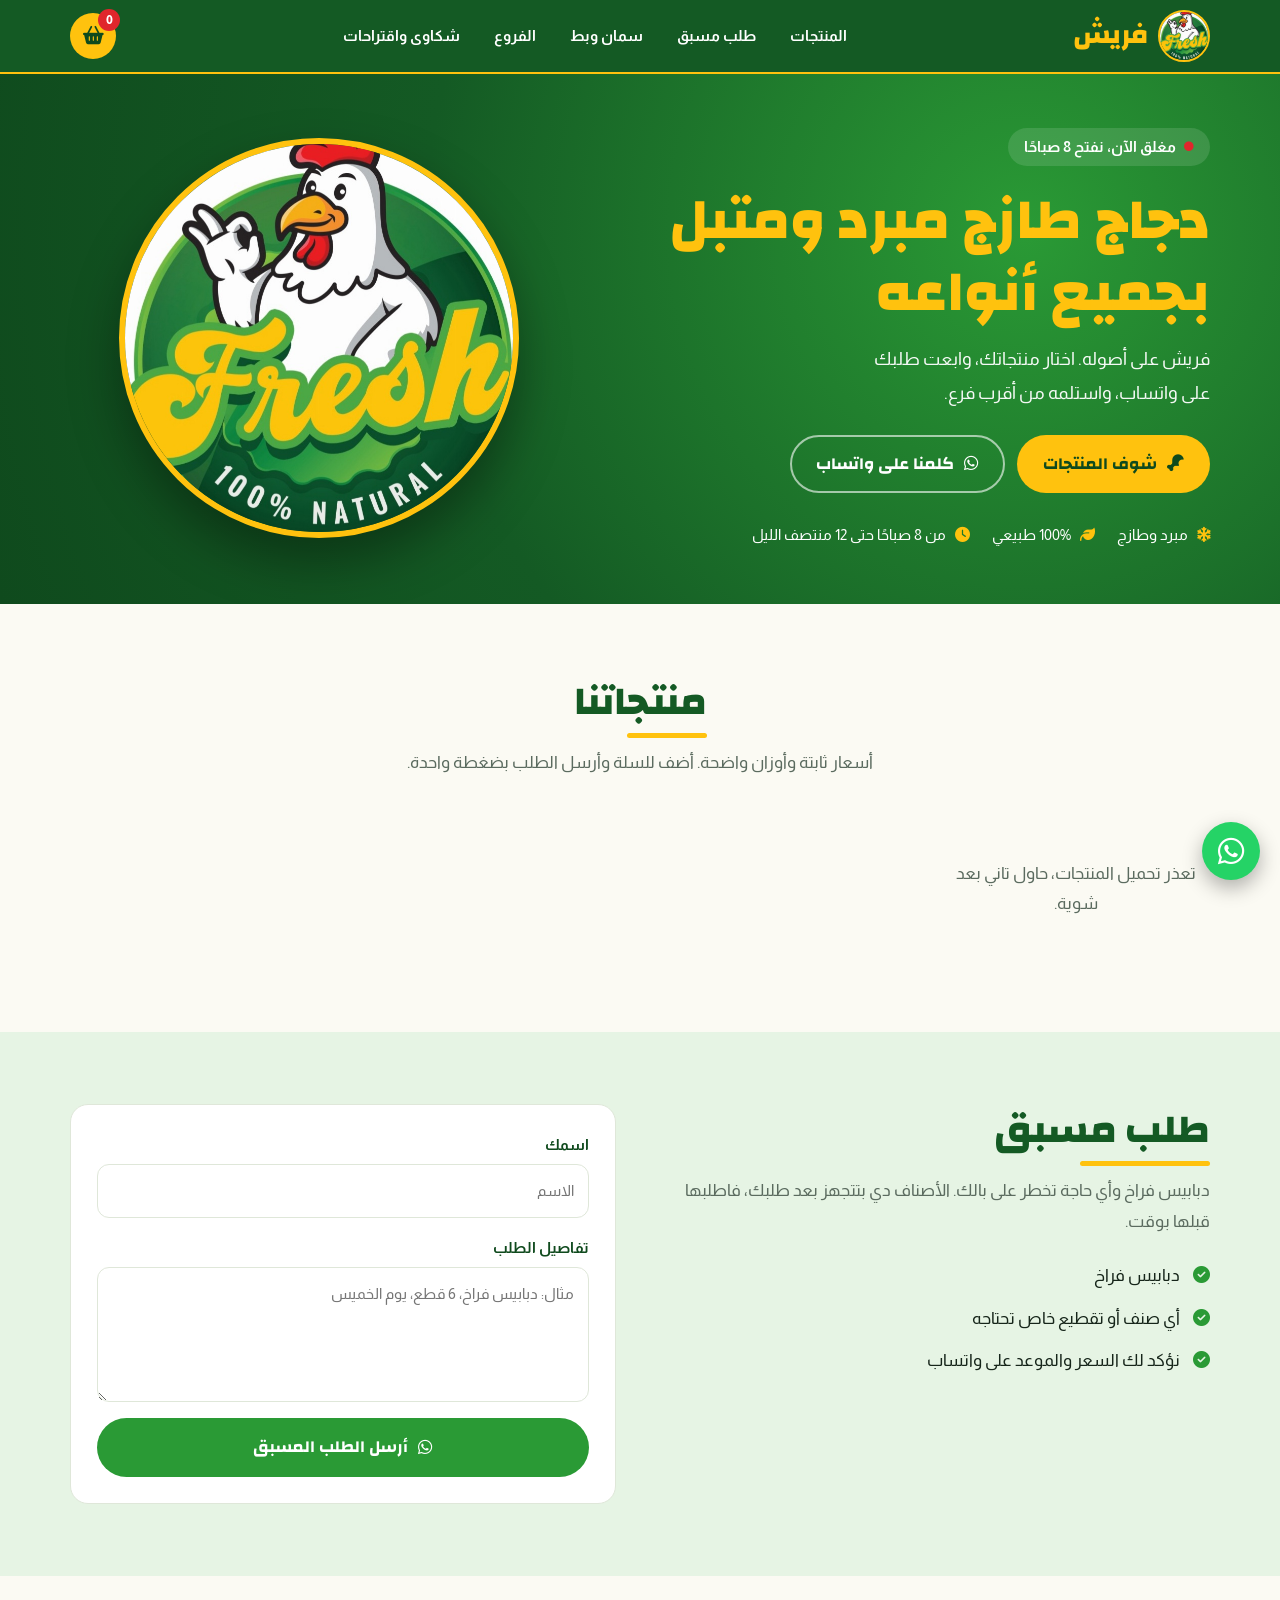
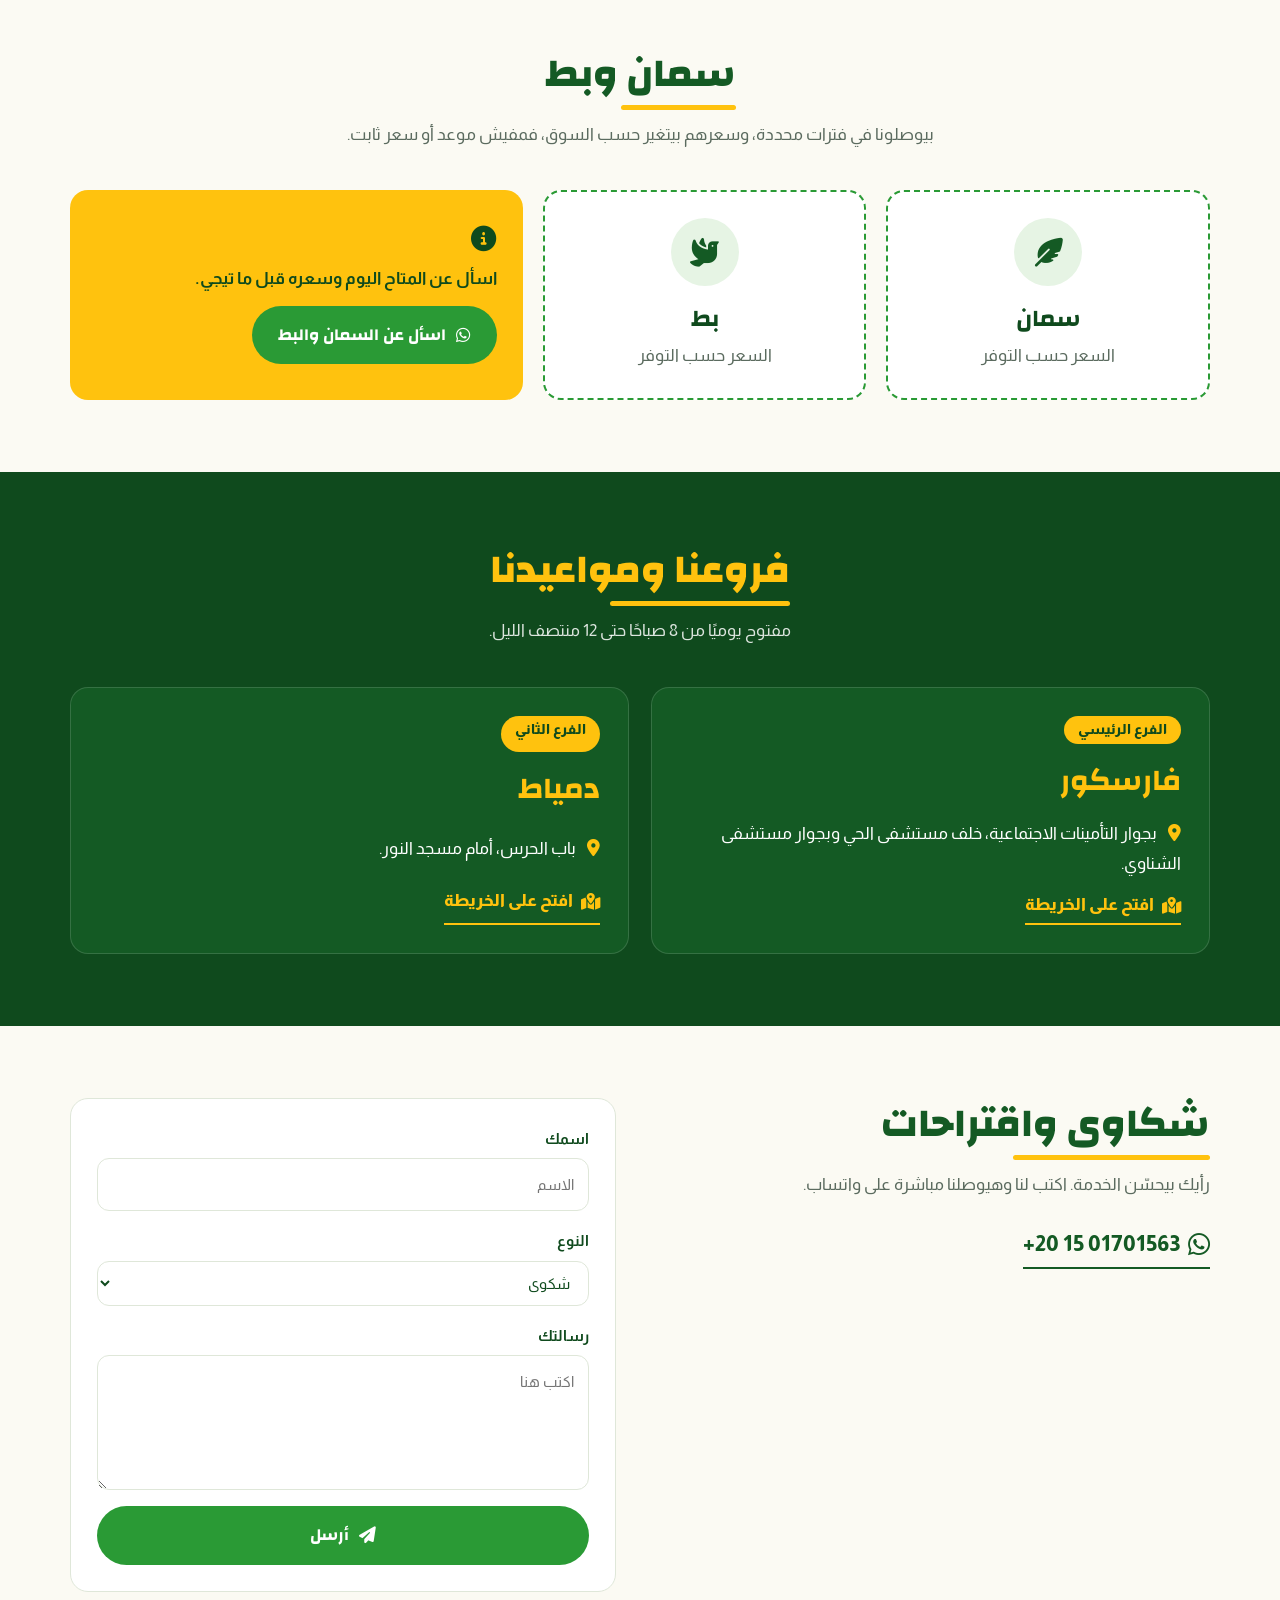
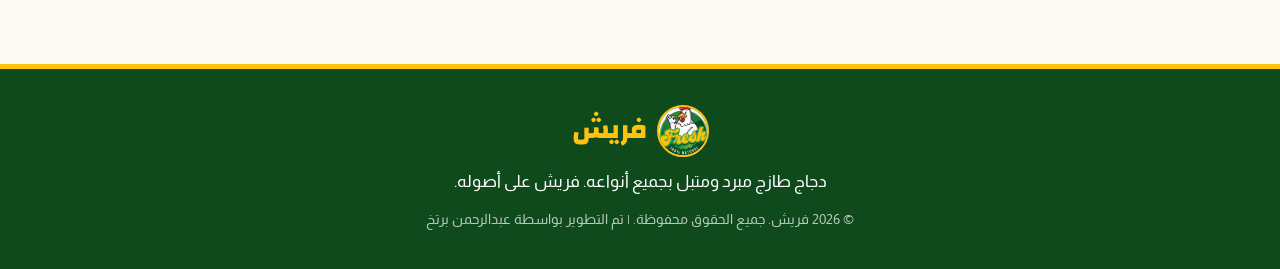
==== index.html @ 51f83055 "Update footer with developer credit and WhatsApp link" ====
<!DOCTYPE html>
<html lang="ar" dir="rtl">
<head>
<meta charset="UTF-8">
<meta name="viewport" content="width=device-width, initial-scale=1">
<title>فريش | دجاج طازج مبرد ومتبل - فارسكور ودمياط</title>
<meta name="description" content="دجاج طازج مبرد ومتبل بجميع أنواعه. فريش على أصوله. فرع فارسكور وفرع دمياط. اطلب من الموقع عبر واتساب.">
<meta name="theme-color" content="#145a24">
<link rel="icon" href="images/logo.jpg">
<link rel="preconnect" href="https://fonts.googleapis.com">
<link rel="preconnect" href="https://fonts.gstatic.com" crossorigin>
<link href="https://fonts.googleapis.com/css2?family=Almarai:wght@400;700;800&family=Changa:wght@500;700;800&display=swap" rel="stylesheet">
<link rel="stylesheet" href="https://cdnjs.cloudflare.com/ajax/libs/font-awesome/6.5.1/css/all.min.css">
<link rel="stylesheet" href="css/style.css">
</head>
<body>

<header class="header" id="top">
  <div class="container header__in">
    <a href="#top" class="brand" aria-label="فريش">
      <img src="images/logo.jpg" alt="شعار فريش" width="52" height="52">
      <span>فريش</span>
    </a>
    <nav class="nav" id="nav" aria-label="القائمة الرئيسية">
      <a href="#products">المنتجات</a>
      <a href="#preorder">طلب مسبق</a>
      <a href="#seasonal">سمان وبط</a>
      <a href="#branches">الفروع</a>
      <a href="#feedback">شكاوى واقتراحات</a>
    </nav>
    <div class="header__actions">
      <button class="cart-btn" id="openCart" aria-label="فتح السلة">
        <i class="fa-solid fa-basket-shopping"></i>
        <span class="cart-btn__count" id="cartCount">0</span>
      </button>
      <button class="burger" id="burger" aria-label="القائمة" aria-expanded="false"><i class="fa-solid fa-bars"></i></button>
    </div>
  </div>
</header>

<main>
  <section class="hero">
    <div class="container hero__in">
      <div class="hero__text">
        <span class="status" id="status"><i class="fa-solid fa-circle"></i> <b id="statusText">...</b></span>
        <h1>دجاج طازج مبرد ومتبل بجميع أنواعه</h1>
        <p class="hero__sub">فريش على أصوله. اختار منتجاتك، وابعت طلبك على واتساب، واستلمه من أقرب فرع.</p>
        <div class="hero__cta">
          <a href="#products" class="btn btn--yellow"><i class="fa-solid fa-drumstick-bite"></i> شوف المنتجات</a>
          <a href="https://wa.me/201501701563" class="btn btn--ghost" target="_blank" rel="noopener"><i class="fa-brands fa-whatsapp"></i> كلمنا على واتساب</a>
        </div>
        <ul class="hero__facts">
          <li><i class="fa-solid fa-snowflake"></i> مبرد وطازج</li>
          <li><i class="fa-solid fa-leaf"></i> 100% طبيعي</li>
          <li><i class="fa-solid fa-clock"></i> من 8 صباحًا حتى 12 منتصف الليل</li>
        </ul>
      </div>
      <div class="hero__logo">
        <img src="images/logo.jpg" alt="شعار فريش - دجاجة تشير بعلامة ممتاز" width="420" height="470">
      </div>
    </div>
  </section>

  <section class="section" id="products">
    <div class="container">
      <div class="section__head">
        <h2>منتجاتنا</h2>
        <p>أسعار ثابتة وأوزان واضحة. أضف للسلة وأرسل الطلب بضغطة واحدة.</p>
      </div>
      <div class="grid" id="productGrid"></div>
    </div>
  </section>

  <section class="section section--tint" id="preorder">
    <div class="container two">
      <div>
        <div class="section__head section__head--start">
          <h2>طلب مسبق</h2>
          <p>دبابيس فراخ وأي حاجة تخطر على بالك. الأصناف دي بتتجهز بعد طلبك، فاطلبها قبلها بوقت.</p>
        </div>
        <ul class="ticks">
          <li><i class="fa-solid fa-circle-check"></i> دبابيس فراخ</li>
          <li><i class="fa-solid fa-circle-check"></i> أي صنف أو تقطيع خاص تحتاجه</li>
          <li><i class="fa-solid fa-circle-check"></i> نؤكد لك السعر والموعد على واتساب</li>
        </ul>
      </div>
      <form class="card form" id="preorderForm">
        <label>اسمك
          <input name="name" required autocomplete="name" placeholder="الاسم">
        </label>
        <label>تفاصيل الطلب
          <textarea name="details" required rows="4" placeholder="مثال: دبابيس فراخ، 6 قطع، يوم الخميس"></textarea>
        </label>
        <button class="btn btn--green" type="submit"><i class="fa-brands fa-whatsapp"></i> أرسل الطلب المسبق</button>
      </form>
    </div>
  </section>

  <section class="section" id="seasonal">
    <div class="container">
      <div class="section__head">
        <h2>سمان وبط</h2>
        <p>بيوصلونا في فترات محددة، وسعرهم بيتغير حسب السوق، فمفيش موعد أو سعر ثابت.</p>
      </div>
      <div class="seasonal">
        <article class="seasonal__item">
          <div class="seasonal__icon"><i class="fa-solid fa-feather-pointed"></i></div>
          <h3>سمان</h3>
          <p>السعر حسب التوفر</p>
        </article>
        <article class="seasonal__item">
          <div class="seasonal__icon"><i class="fa-solid fa-dove"></i></div>
          <h3>بط</h3>
          <p>السعر حسب التوفر</p>
        </article>
        <div class="seasonal__ask">
          <i class="fa-solid fa-circle-info"></i>
          <p>اسأل عن المتاح اليوم وسعره قبل ما تيجي.</p>
          <a class="btn btn--green" target="_blank" rel="noopener" id="askSeasonal" href="#"><i class="fa-brands fa-whatsapp"></i> اسأل عن السمان والبط</a>
        </div>
      </div>
    </div>
  </section>

  <section class="section section--green" id="branches">
    <div class="container">
      <div class="section__head section__head--light">
        <h2>فروعنا ومواعيدنا</h2>
        <p>مفتوح يوميًا من 8 صباحًا حتى 12 منتصف الليل.</p>
      </div>
      <div class="branches">
        <article class="branch">
          <span class="branch__tag">الفرع الرئيسي</span>
          <h3>فارسكور</h3>
          <p><i class="fa-solid fa-location-dot"></i> بجوار التأمينات الاجتماعية، خلف مستشفى الحي وبجوار مستشفى الشناوي.</p>
          <a class="link" target="_blank" rel="noopener" href="https://www.google.com/maps/search/?api=1&query=%D9%81%D8%A7%D8%B1%D8%B3%D9%83%D9%88%D8%B1+%D8%A7%D9%84%D8%AA%D8%A3%D9%85%D9%8A%D9%86%D8%A7%D8%AA+%D8%A7%D9%84%D8%A7%D8%AC%D8%AA%D9%85%D8%A7%D8%B9%D9%8A%D8%A9"><i class="fa-solid fa-map-location-dot"></i> افتح على الخريطة</a>
        </article>
        <article class="branch">
          <span class="branch__tag">الفرع الثاني</span>
          <h3>دمياط</h3>
          <p><i class="fa-solid fa-location-dot"></i> باب الحرس، أمام مسجد النور.</p>
          <a class="link" target="_blank" rel="noopener" href="https://www.google.com/maps/search/?api=1&query=%D9%85%D8%B3%D8%AC%D8%AF+%D8%A7%D9%84%D9%86%D9%88%D8%B1+%D8%A8%D8%A7%D8%A8+%D8%A7%D9%84%D8%AD%D8%B1%D8%B3+%D8%AF%D9%85%D9%8A%D8%A7%D8%B7"><i class="fa-solid fa-map-location-dot"></i> افتح على الخريطة</a>
        </article>
      </div>
    </div>
  </section>

  <section class="section" id="feedback">
    <div class="container two">
      <div>
        <div class="section__head section__head--start">
          <h2>شكاوى واقتراحات</h2>
          <p>رأيك بيحسّن الخدمة. اكتب لنا وهيوصلنا مباشرة على واتساب.</p>
        </div>
        <a class="link link--big" href="https://wa.me/201501701563" target="_blank" rel="noopener"><i class="fa-brands fa-whatsapp"></i> <span dir="ltr">+20 15 01701563</span></a>
      </div>
      <form class="card form" id="feedbackForm">
        <label>اسمك
          <input name="name" required autocomplete="name" placeholder="الاسم">
        </label>
        <label>النوع
          <select name="type">
            <option>شكوى</option>
            <option>اقتراح</option>
          </select>
        </label>
        <label>رسالتك
          <textarea name="msg" required rows="4" placeholder="اكتب هنا"></textarea>
        </label>
        <button class="btn btn--green" type="submit"><i class="fa-solid fa-paper-plane"></i> أرسل</button>
      </form>
    </div>
  </section>
</main>

<footer class="footer">
  <div class="container footer__in">
    <div class="brand brand--light">
      <img src="images/logo.jpg" alt="" width="44" height="44">
      <span>فريش</span>
    </div>
    <p>دجاج طازج مبرد ومتبل بجميع أنواعه. فريش على أصوله.</p>
    <small>
  © <span id="year"></span> فريش. جميع الحقوق محفوظة.
  | تم التطوير بواسطة
  <a href="https://wa.me/2010XXXXXXXX"
     target="_blank"
     rel="noopener noreferrer">
    عبدالرحمن برتخ
  </a>
</small>
  </div>
</footer>

<a class="wa-float" href="https://wa.me/201501701563" target="_blank" rel="noopener" aria-label="واتساب"><i class="fa-brands fa-whatsapp"></i></a>

<div class="overlay" id="overlay"></div>
<aside class="drawer" id="drawer" aria-label="سلة الطلب" aria-hidden="true">
  <div class="drawer__head">
    <h3><i class="fa-solid fa-basket-shopping"></i> سلة الطلب</h3>
    <button class="icon-btn" id="closeCart" aria-label="إغلاق"><i class="fa-solid fa-xmark"></i></button>
  </div>
  <div class="drawer__body" id="cartBody"></div>
  <div class="drawer__foot" id="cartFoot">
    <div class="total"><span>الإجمالي</span><b id="cartTotal">0 جنيه</b></div>
    <input id="custName" placeholder="اسمك" autocomplete="name">
    <select id="custBranch" aria-label="الفرع">
      <option>الاستلام من فرع فارسكور</option>
      <option>الاستلام من فرع دمياط</option>
    </select>
    <button class="btn btn--green btn--block" id="sendOrder"><i class="fa-brands fa-whatsapp"></i> أرسل الطلب على واتساب</button>
  </div>
</aside>

<script src="js/config.js"></script>
<script src="js/script.js"></script>
</body>
</html>
---- css/style.css ----
:root {
  --green-900: #0f4a1d;
  --green-800: #145a24;
  --green-600: #2a9a35;
  --green-100: #e6f4e4;
  --yellow: #ffc20e;
  --yellow-600: #e6a800;
  --red: #e0262c;
  --paper: #fbfaf3;
  --ink: #16251a;
  --muted: #5b6b5f;
  --line: #dfe7d9;
  --r: 18px;
}

* {
  box-sizing: border-box;
  margin: 0;
  padding: 0
}

html {
  scroll-behavior: smooth;
  scroll-padding-top: 84px
}

body {
  font-family: 'Almarai', sans-serif;
  background: var(--paper);
  color: var(--ink);
  line-height: 1.8;
  font-size: 17px;
  -webkit-font-smoothing: antialiased
}

h1,
h2,
h3,
.brand span,
.btn {
  font-family: 'Changa', 'Almarai', sans-serif
}

img {
  max-width: 100%;
  display: block
}

a {
  color: inherit;
  text-decoration: none
}

button,
input,
select,
textarea {
  font: inherit;
  color: inherit
}

:focus-visible {
  outline: 3px solid var(--yellow);
  outline-offset: 2px
}

.container {
  width: min(1140px, 92%);
  margin-inline: auto
}

/* header */
.header {
  position: sticky;
  top: 0;
  z-index: 50;
  background: var(--green-800);
  box-shadow: 0 2px 0 var(--yellow)
}

.header__in {
  display: flex;
  align-items: center;
  justify-content: space-between;
  gap: 16px;
  height: 72px
}

.brand {
  display: flex;
  align-items: center;
  gap: 10px
}

.brand img {
  width: 52px;
  height: 52px;
  border-radius: 50%;
  object-fit: cover;
  background: #fff;
  border: 2px solid var(--yellow)
}

.brand span {
  font-size: 1.7rem;
  font-weight: 800;
  color: var(--yellow);
  line-height: 1
}

.nav {
  display: flex;
  gap: 6px
}

.nav a {
  color: #fff;
  padding: 8px 14px;
  border-radius: 999px;
  font-weight: 700;
  font-size: .95rem;
  transition: background .2s
}

.nav a:hover {
  background: rgba(255, 255, 255, .14)
}

.header__actions {
  display: flex;
  gap: 8px;
  align-items: center
}

.cart-btn,
.burger,
.icon-btn {
  position: relative;
  width: 46px;
  height: 46px;
  border-radius: 50%;
  border: 0;
  cursor: pointer;
  display: grid;
  place-items: center;
  font-size: 1.15rem
}

.cart-btn {
  background: var(--yellow);
  color: var(--green-900)
}

.cart-btn__count {
  position: absolute;
  top: -4px;
  inset-inline-start: -4px;
  min-width: 22px;
  height: 22px;
  border-radius: 11px;
  background: var(--red);
  color: #fff;
  font-size: .78rem;
  font-weight: 800;
  display: grid;
  place-items: center;
  padding: 0 5px
}

.burger {
  display: none;
  background: rgba(255, 255, 255, .14);
  color: #fff
}

/* buttons */
.btn {
  display: inline-flex;
  align-items: center;
  justify-content: center;
  gap: 10px;
  padding: 12px 24px;
  border-radius: 999px;
  border: 2px solid transparent;
  font-weight: 700;
  font-size: 1.05rem;
  cursor: pointer;
  transition: transform .15s, background .2s
}

.btn:active {
  transform: scale(.97)
}

.btn--yellow {
  background: var(--yellow);
  color: var(--green-900)
}

.btn--yellow:hover {
  background: var(--yellow-600)
}

.btn--ghost {
  border-color: rgba(255, 255, 255, .6);
  color: #fff
}

.btn--ghost:hover {
  background: rgba(255, 255, 255, .12)
}

.btn--green {
  background: var(--green-600);
  color: #fff
}

.btn--green:hover {
  background: var(--green-800)
}

.btn--block {
  width: 100%
}

/* hero */
.hero {
  background: radial-gradient(circle at 80% 30%, var(--green-600) 0, var(--green-800) 55%, var(--green-900) 100%);
  color: #fff;
  overflow: hidden
}

.hero__in {
  display: grid;
  grid-template-columns: 1.1fr .9fr;
  gap: 32px;
  align-items: center;
  padding-block: 56px
}

.status {
  display: inline-flex;
  align-items: center;
  gap: 8px;
  background: rgba(255, 255, 255, .12);
  padding: 6px 16px;
  border-radius: 999px;
  font-size: .92rem;
  margin-bottom: 18px
}

.status i {
  font-size: .6rem;
  color: #7dff8a
}

.status.closed i {
  color: var(--red)
}

.hero h1 {
  font-size: clamp(2.1rem, 5vw, 3.6rem);
  line-height: 1.25;
  font-weight: 800;
  color: var(--yellow);
  margin-bottom: 14px
}

.hero__sub {
  font-size: 1.15rem;
  max-width: 34ch;
  opacity: .95;
  margin-bottom: 26px
}

.hero__cta {
  display: flex;
  flex-wrap: wrap;
  gap: 12px;
  margin-bottom: 28px
}

.hero__facts {
  list-style: none;
  display: flex;
  flex-wrap: wrap;
  gap: 10px 22px;
  font-size: .95rem
}

.hero__facts i {
  color: var(--yellow);
  margin-inline-end: 6px
}

.hero__logo {
  display: grid;
  place-items: center
}

.hero__logo img {
  width: min(100%, 400px);
  height: auto;
  border-radius: 50%;
  aspect-ratio: 1;
  object-fit: cover;
  background: #fff;
  border: 6px solid var(--yellow);
  box-shadow: 0 24px 50px rgba(0, 0, 0, .35)
}

/* sections */
.section {
  padding-block: 72px
}

.section--tint {
  background: var(--green-100)
}

.section--green {
  background: var(--green-900);
  color: #fff
}

.section__head {
  text-align: center;
  max-width: 620px;
  margin: 0 auto 40px
}

.section__head--start {
  text-align: start;
  margin: 0 0 24px
}

.section__head h2 {
  font-size: clamp(1.8rem, 3.5vw, 2.5rem);
  font-weight: 800;
  color: var(--green-800);
  line-height: 1.3;
  position: relative;
  display: inline-block;
  padding-bottom: 10px
}

.section__head h2::after {
  content: "";
  position: absolute;
  bottom: 0;
  inset-inline-start: 0;
  width: 60%;
  height: 5px;
  border-radius: 3px;
  background: var(--yellow)
}

.section__head--light h2 {
  color: var(--yellow)
}

.section__head p {
  color: var(--muted);
  margin-top: 10px
}

.section__head--light p {
  color: rgba(255, 255, 255, .85)
}

.two {
  display: grid;
  grid-template-columns: 1fr 1fr;
  gap: 48px;
  align-items: start
}

/* products */
.grid {
  display: grid;
  grid-template-columns: repeat(auto-fill, minmax(250px, 1fr));
  gap: 22px
}

.product {
  background: #fff;
  border-radius: var(--r);
  overflow: hidden;
  border: 1px solid var(--line);
  display: flex;
  flex-direction: column;
  transition: box-shadow .2s, transform .2s
}

.product:hover {
  box-shadow: 0 14px 30px rgba(20, 90, 36, .14);
  transform: translateY(-3px)
}

.product__media {
  aspect-ratio: 4/3;
  background: linear-gradient(135deg, var(--green-100), #fff6d6);
  position: relative;
  display: grid;
  place-items: center;
  overflow: hidden
}

.product__media img {
  width: 100%;
  height: 100%;
  object-fit: cover
}

.product__ph {
  display: grid;
  place-items: center;
  gap: 6px;
  color: var(--green-600);
  text-align: center
}

.product__ph i {
  font-size: 3.6rem
}

.product__ph small {
  color: var(--muted);
  font-size: .8rem
}

.product__weight {
  position: absolute;
  top: 12px;
  inset-inline-start: 12px;
  background: var(--green-800);
  color: #fff;
  padding: 2px 12px;
  border-radius: 999px;
  font-size: .85rem;
  font-weight: 700
}

.product__body {
  padding: 18px;
  display: flex;
  flex-direction: column;
  gap: 12px;
  flex: 1
}

.product__body h3 {
  font-size: 1.25rem;
  color: var(--green-900);
  line-height: 1.4
}

.product__badge {
  width: fit-content;
  padding: 3px 10px;
  border-radius: 999px;
  background: var(--green-100);
  color: var(--green-800);
  font-size: .82rem;
  font-weight: 800
}

.product__dates {
  color: var(--muted);
  font-size: .82rem
}

.product__foot {
  margin-top: auto;
  display: flex;
  align-items: center;
  justify-content: space-between;
  gap: 10px
}

.price {
  font-family: 'Changa', sans-serif;
  font-size: 1.6rem;
  font-weight: 800;
  color: var(--red);
  line-height: 1
}

.price small {
  font-size: .9rem;
  color: var(--muted);
  font-weight: 500;
  margin-inline-start: 4px
}

.add {
  background: var(--yellow);
  color: var(--green-900);
  border: 0;
  border-radius: 999px;
  padding: 10px 16px;
  font-weight: 800;
  cursor: pointer;
  display: inline-flex;
  gap: 8px;
  align-items: center;
  transition: background .2s
}

.add:hover {
  background: var(--yellow-600)
}

.add.done {
  background: var(--green-600);
  color: #fff
}

/* preorder / forms */
.ticks {
  list-style: none;
  display: grid;
  gap: 12px
}

.ticks i {
  color: var(--green-600);
  margin-inline-end: 10px
}

.card {
  background: #fff;
  border: 1px solid var(--line);
  border-radius: var(--r);
  padding: 26px
}

.form {
  display: grid;
  gap: 16px
}

.form label {
  display: grid;
  gap: 6px;
  font-weight: 700;
  font-size: .95rem;
  color: var(--green-900)
}

input,
select,
textarea {
  width: 100%;
  padding: 12px 14px;
  border: 1.5px solid var(--line);
  border-radius: 12px;
  background: #fff;
  font-weight: 400
}

input:focus,
select:focus,
textarea:focus {
  border-color: var(--green-600);
  outline: none;
  box-shadow: 0 0 0 3px rgba(42, 154, 53, .2)
}

textarea {
  resize: vertical
}

/* seasonal */
.seasonal {
  display: grid;
  grid-template-columns: 1fr 1fr 1.4fr;
  gap: 20px
}

.seasonal__item {
  background: #fff;
  border: 2px dashed var(--green-600);
  border-radius: var(--r);
  padding: 26px;
  text-align: center
}

.seasonal__icon {
  width: 68px;
  height: 68px;
  border-radius: 50%;
  background: var(--green-100);
  color: var(--green-800);
  display: grid;
  place-items: center;
  font-size: 1.8rem;
  margin: 0 auto 12px
}

.seasonal__item h3 {
  font-size: 1.5rem;
  color: var(--green-900)
}

.seasonal__item p {
  color: var(--muted)
}

.seasonal__ask {
  background: var(--yellow);
  border-radius: var(--r);
  padding: 26px;
  display: grid;
  gap: 12px;
  align-content: center;
  justify-items: start;
  color: var(--green-900)
}

.seasonal__ask>i {
  font-size: 1.6rem
}

.seasonal__ask p {
  font-weight: 700;
  font-size: 1.05rem
}

/* branches */
.branches {
  display: grid;
  grid-template-columns: 1fr 1fr;
  gap: 22px
}

.branch {
  background: var(--green-800);
  border: 1px solid rgba(255, 255, 255, .14);
  border-radius: var(--r);
  padding: 28px;
  display: grid;
  gap: 10px;
  justify-items: start
}

.branch__tag {
  background: var(--yellow);
  color: var(--green-900);
  padding: 2px 14px;
  border-radius: 999px;
  font-weight: 800;
  font-size: .85rem
}

.branch h3 {
  font-size: 1.9rem;
  color: var(--yellow)
}

.branch p i {
  color: var(--yellow);
  margin-inline-end: 8px
}

.link {
  display: inline-flex;
  gap: 8px;
  align-items: center;
  font-weight: 800;
  color: var(--yellow);
  border-bottom: 2px solid currentColor;
  padding-bottom: 2px
}

.link--big {
  color: var(--green-800);
  font-size: 1.4rem
}

.link--big i {
  font-size: 1.6rem
}

/* footer */
.footer {
  background: var(--green-900);
  color: #fff;
  padding-block: 36px;
  border-top: 5px solid var(--yellow)
}

.footer__in {
  display: grid;
  gap: 10px;
  justify-items: center;
  text-align: center
}

.footer small {
  opacity: .7
}

/* floating whatsapp */
.wa-float {
  position: fixed;
  bottom: 20px;
  inset-inline-start: 20px;
  width: 58px;
  height: 58px;
  border-radius: 50%;
  background: #25d366;
  color: #fff;
  display: grid;
  place-items: center;
  font-size: 1.9rem;
  box-shadow: 0 8px 20px rgba(0, 0, 0, .3);
  z-index: 40
}

/* cart drawer */
.overlay {
  position: fixed;
  inset: 0;
  background: rgba(10, 30, 15, .55);
  opacity: 0;
  pointer-events: none;
  transition: opacity .25s;
  z-index: 60
}

.overlay.show {
  opacity: 1;
  pointer-events: auto
}

.drawer {
  position: fixed;
  top: 0;
  bottom: 0;
  inset-inline-end: 0;
  width: min(420px, 100%);
  background: #fff;
  z-index: 70;
  display: flex;
  flex-direction: column;
  transform: translateX(-100%);
  transition: transform .3s ease;
  visibility: hidden
}

.drawer.open {
  transform: none;
  visibility: visible
}

.drawer__head {
  display: flex;
  align-items: center;
  justify-content: space-between;
  padding: 16px 20px;
  background: var(--green-800);
  color: #fff
}

.drawer__head h3 {
  font-size: 1.3rem
}

.icon-btn {
  background: rgba(255, 255, 255, .16);
  color: #fff;
  width: 40px;
  height: 40px
}

.drawer__body {
  flex: 1;
  overflow: auto;
  padding: 16px 20px;
  display: grid;
  gap: 12px;
  align-content: start
}

.empty {
  text-align: center;
  color: var(--muted);
  padding: 40px 10px
}

.empty i {
  font-size: 2.6rem;
  color: var(--green-600);
  margin-bottom: 10px
}

.line {
  display: grid;
  grid-template-columns: 1fr auto;
  gap: 6px 12px;
  padding-bottom: 12px;
  border-bottom: 1px solid var(--line)
}

.line b {
  color: var(--green-900)
}

.line small {
  color: var(--muted);
  display: block
}

.line__price {
  font-weight: 800;
  color: var(--red);
  align-self: center
}

.qty {
  display: inline-flex;
  align-items: center;
  gap: 10px;
  border: 1.5px solid var(--line);
  border-radius: 999px;
  padding: 2px 4px
}

.qty button {
  width: 30px;
  height: 30px;
  border-radius: 50%;
  border: 0;
  background: var(--green-100);
  color: var(--green-900);
  cursor: pointer
}

.qty span {
  min-width: 20px;
  text-align: center;
  font-weight: 800
}

.remove {
  background: none;
  border: 0;
  color: var(--red);
  cursor: pointer;
  justify-self: end
}

.drawer__foot {
  padding: 16px 20px;
  border-top: 1px solid var(--line);
  display: grid;
  gap: 10px;
  background: var(--paper)
}

.total {
  display: flex;
  justify-content: space-between;
  font-size: 1.2rem
}

.total b {
  font-family: 'Changa', sans-serif;
  color: var(--red);
  font-size: 1.5rem
}

.toast {
  position: fixed;
  bottom: 90px;
  left: 50%;
  transform: translateX(-50%);
  background: var(--green-900);
  color: #fff;
  padding: 10px 22px;
  border-radius: 999px;
  z-index: 90;
  box-shadow: 0 8px 20px rgba(0, 0, 0, .3);
  animation: pop .3s
}

@keyframes pop {
  from {
    opacity: 0;
    transform: translate(-50%, 10px)
  }
}

/* responsive */
@media(max-width:900px) {
  .burger {
    display: grid
  }

  .nav {
    position: absolute;
    top: 72px;
    inset-inline: 0;
    background: var(--green-900);
    flex-direction: column;
    padding: 12px 4%;
    display: none
  }

  .nav.open {
    display: flex
  }

  .hero__in,
  .two,
  .branches,
  .seasonal {
    grid-template-columns: 1fr
  }

  .hero__logo {
    order: -1
  }

  .hero__logo img {
    width: min(60%, 260px)
  }

  .section {
    padding-block: 52px
  }
}

@media(prefers-reduced-motion:reduce) {
  * {
    animation: none !important;
    transition: none !important;
    scroll-behavior: auto !important
  }
}
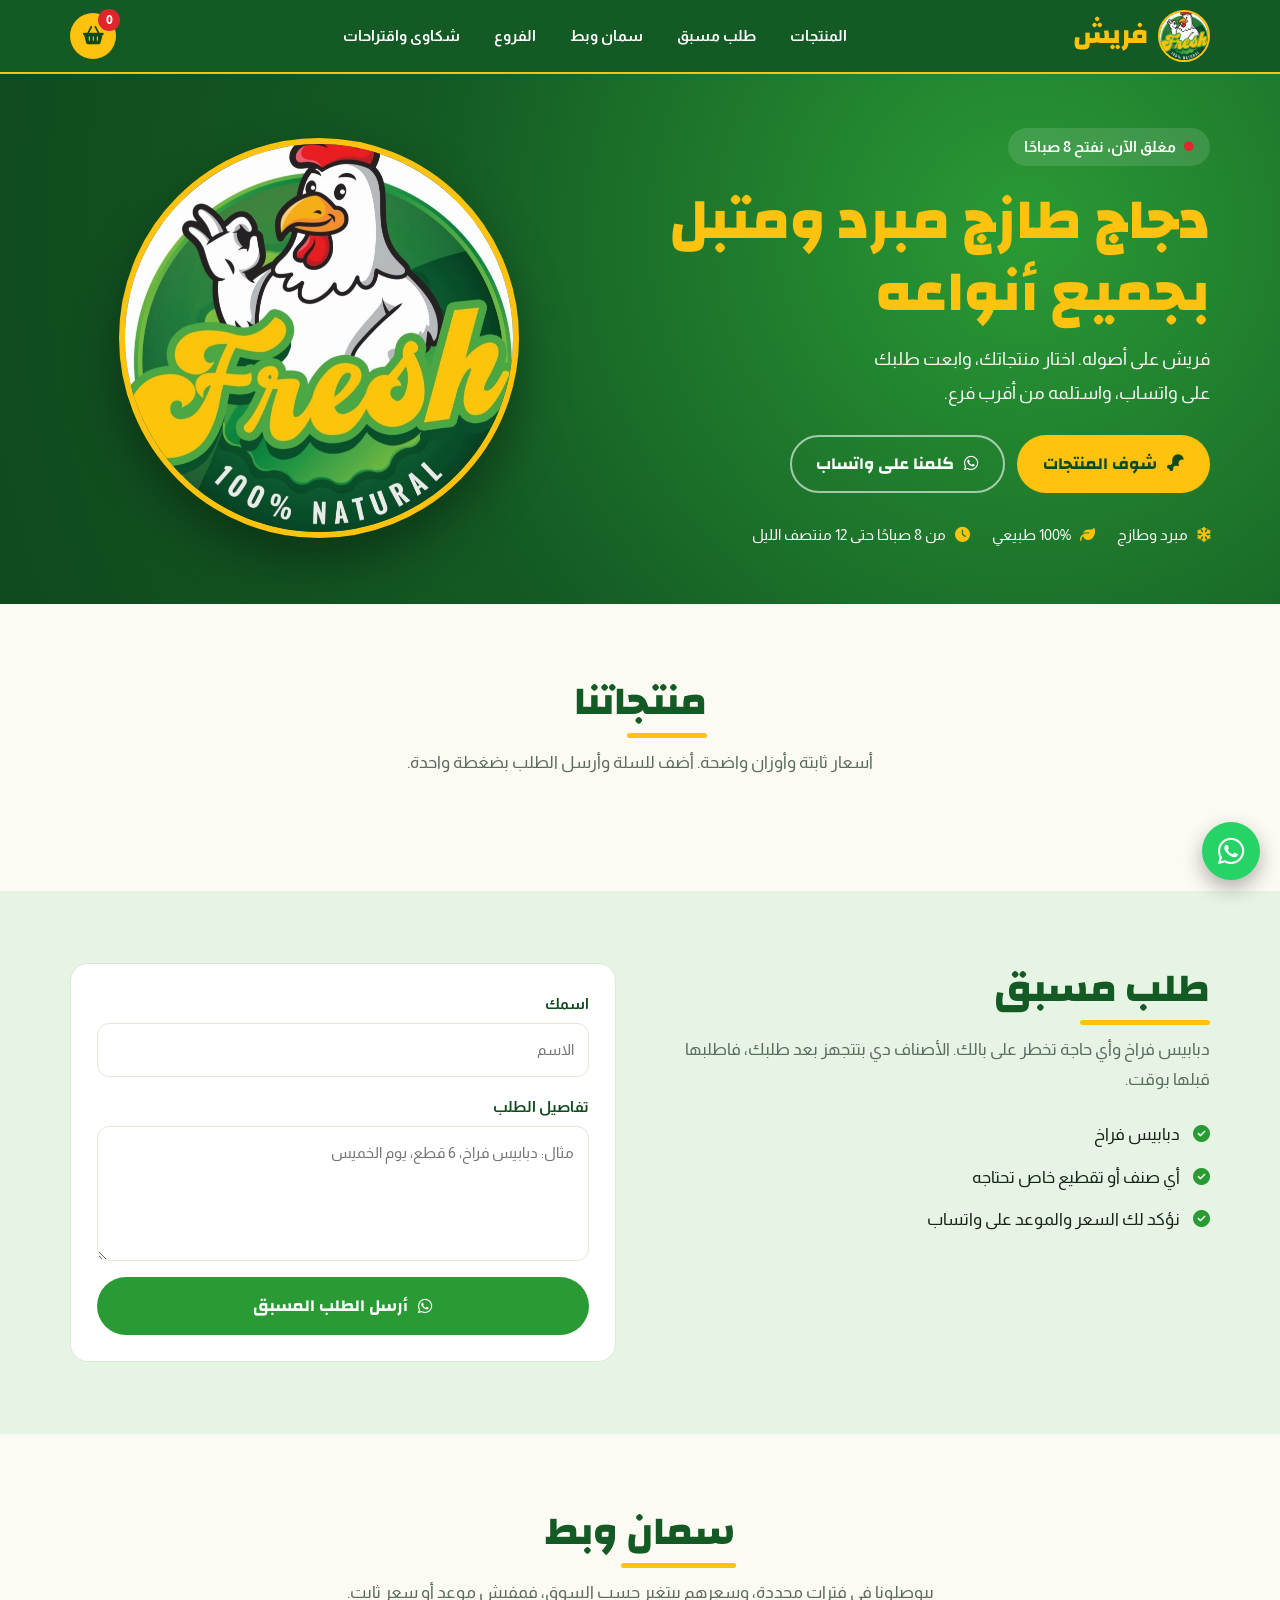
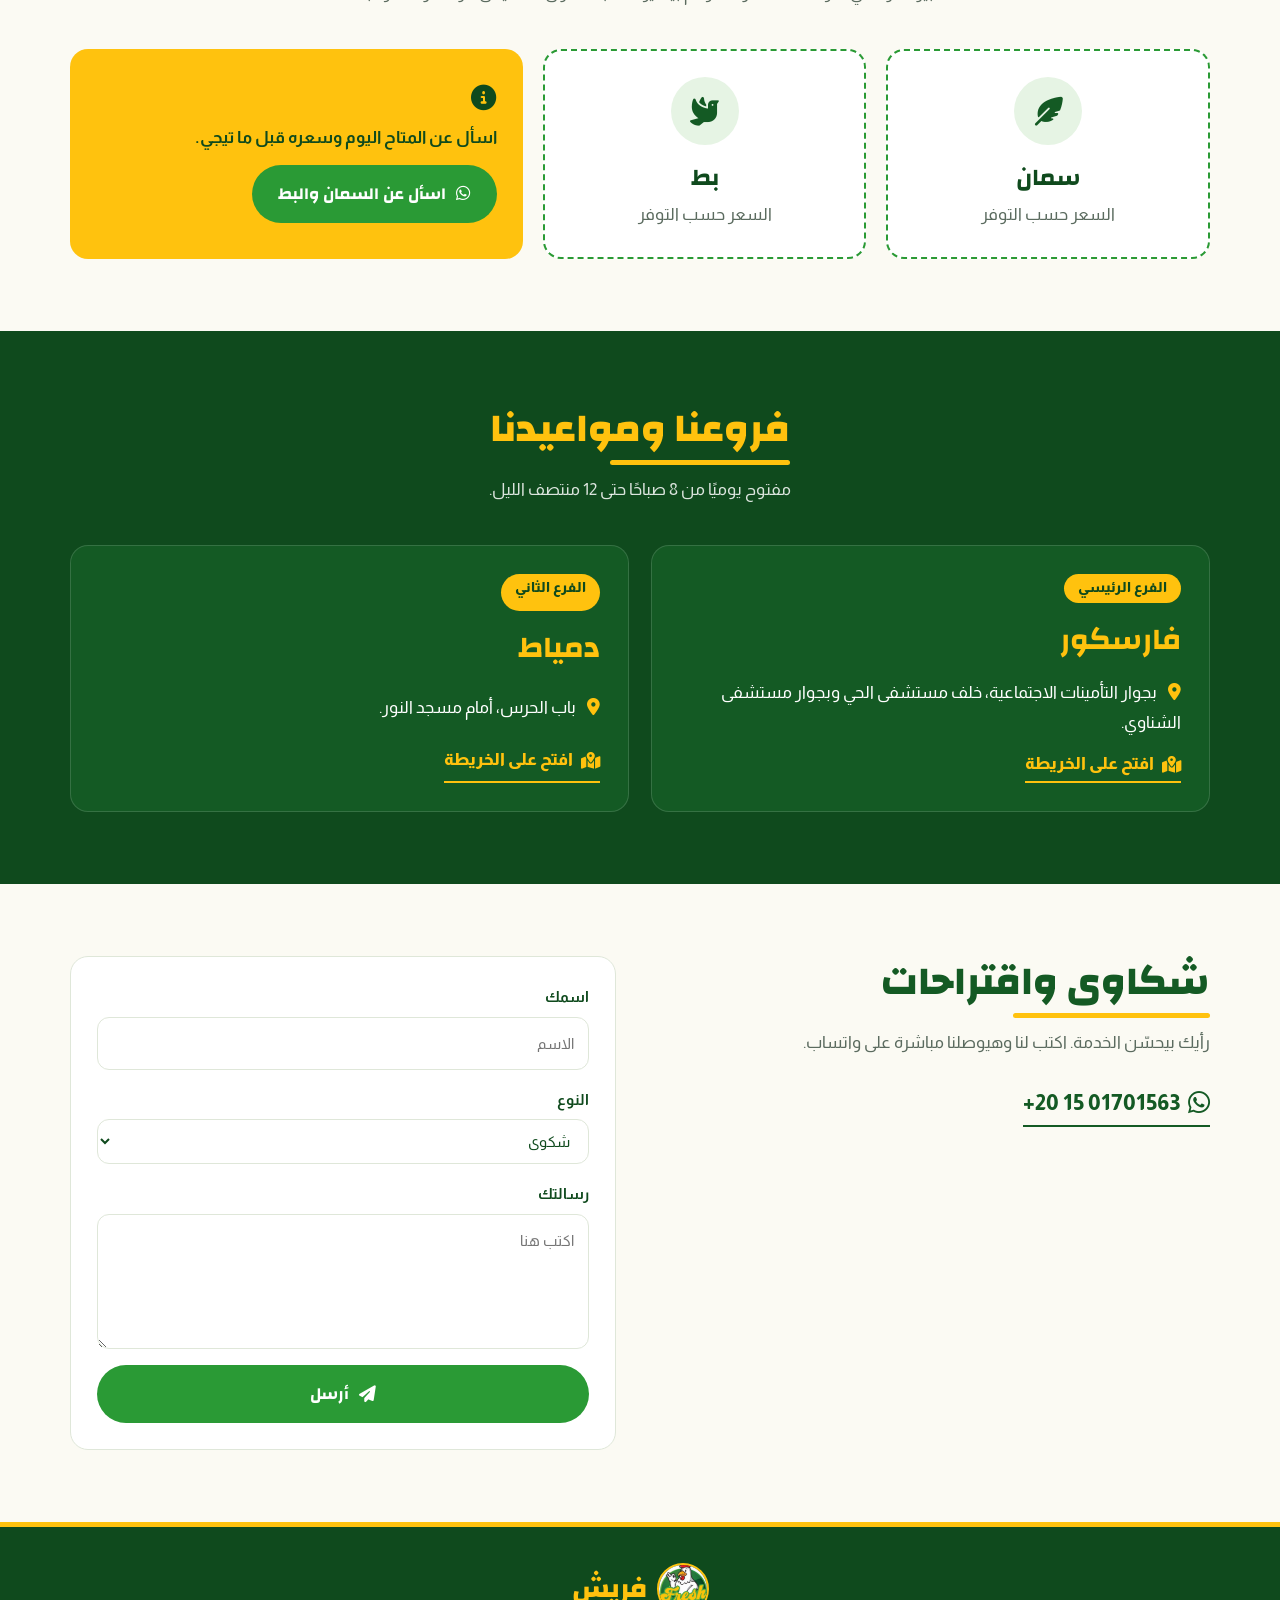
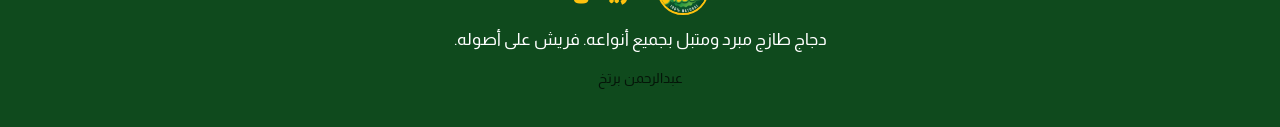
==== commit fbec79ec: "Update footer content in index.html Removed copyright notice and developer credit from footer." ====
--- a/index.html
+++ b/index.html
@@ -181,11 +181,10 @@
     </div>
     <p>دجاج طازج مبرد ومتبل بجميع أنواعه. فريش على أصوله.</p>
     <small>
-  © <span id="year"></span> فريش. جميع الحقوق محفوظة.
-  | تم التطوير بواسطة
-  <a href="https://wa.me/2010XXXXXXXX"
+  <a href="https://wa.me/201095766053"
      target="_blank"
-     rel="noopener noreferrer">
+     rel="noopener noreferrer"
+    style="color:black;">
     عبدالرحمن برتخ
   </a>
 </small>
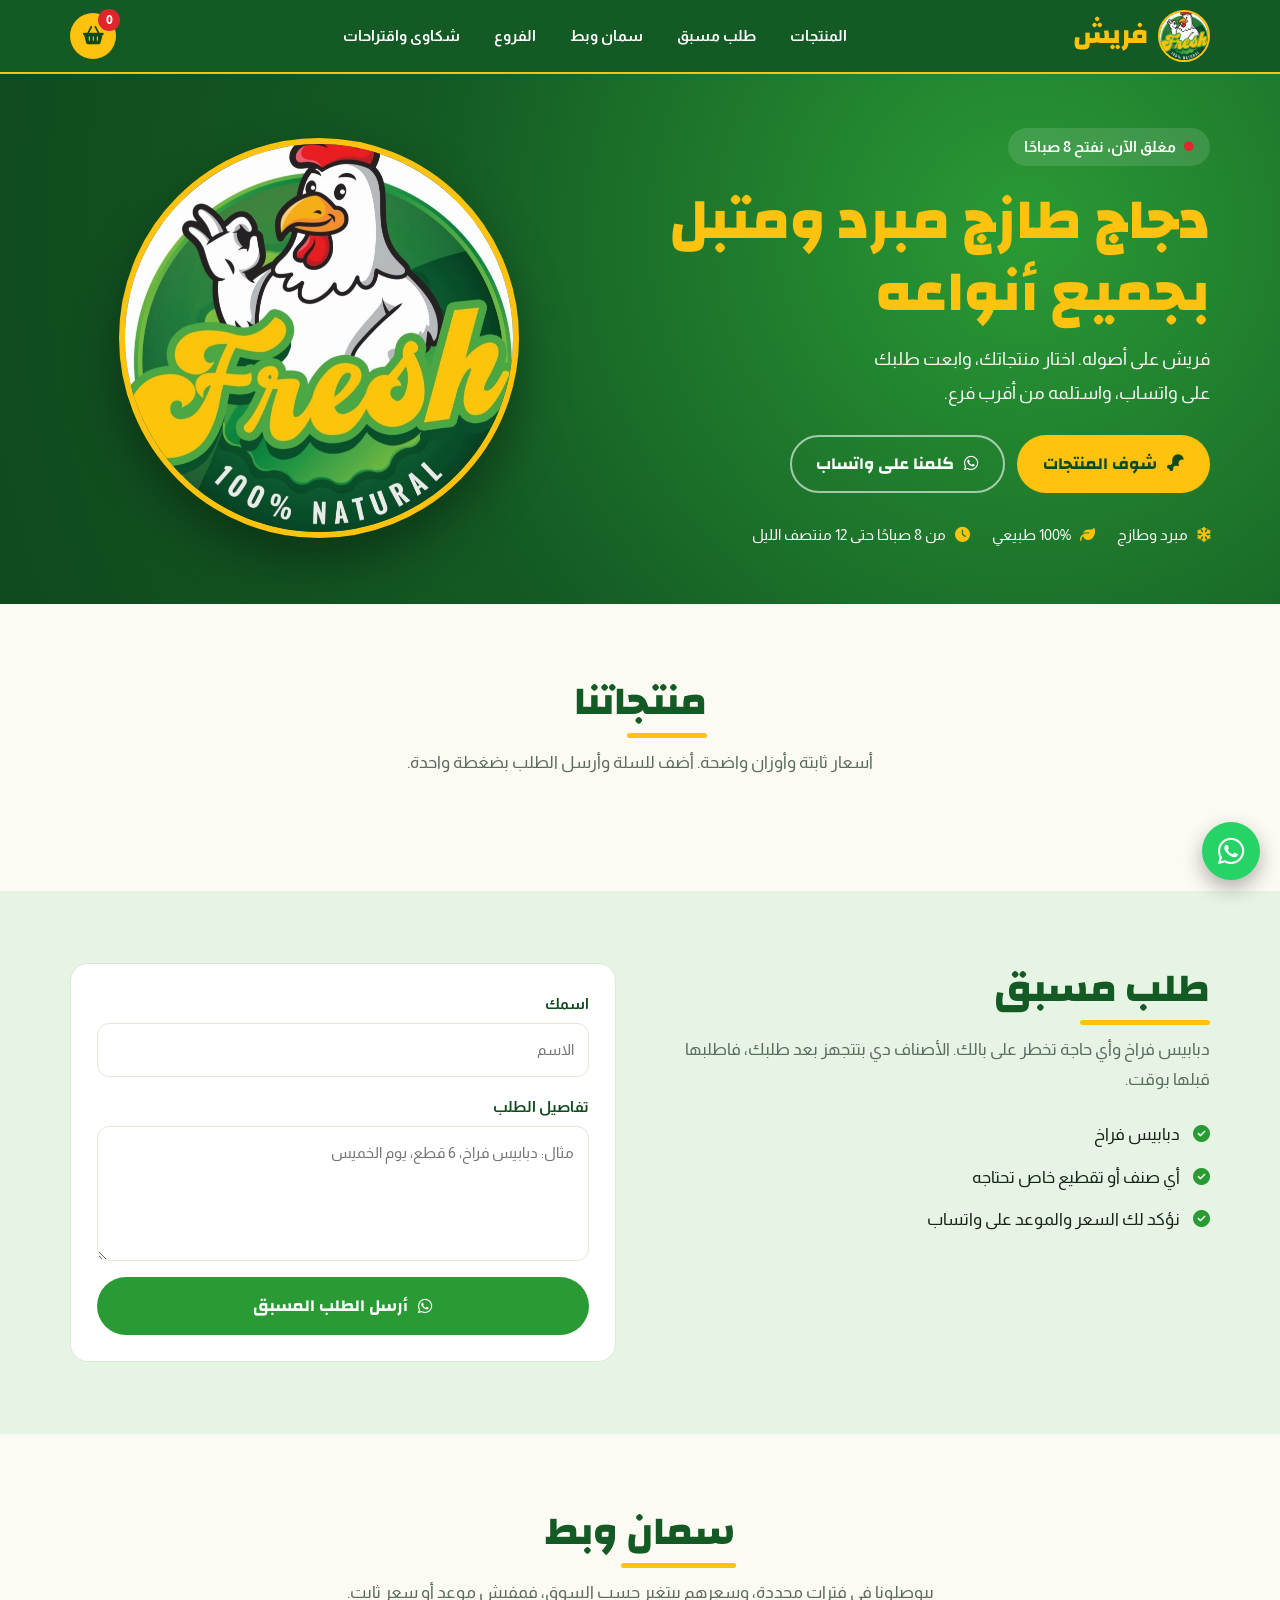
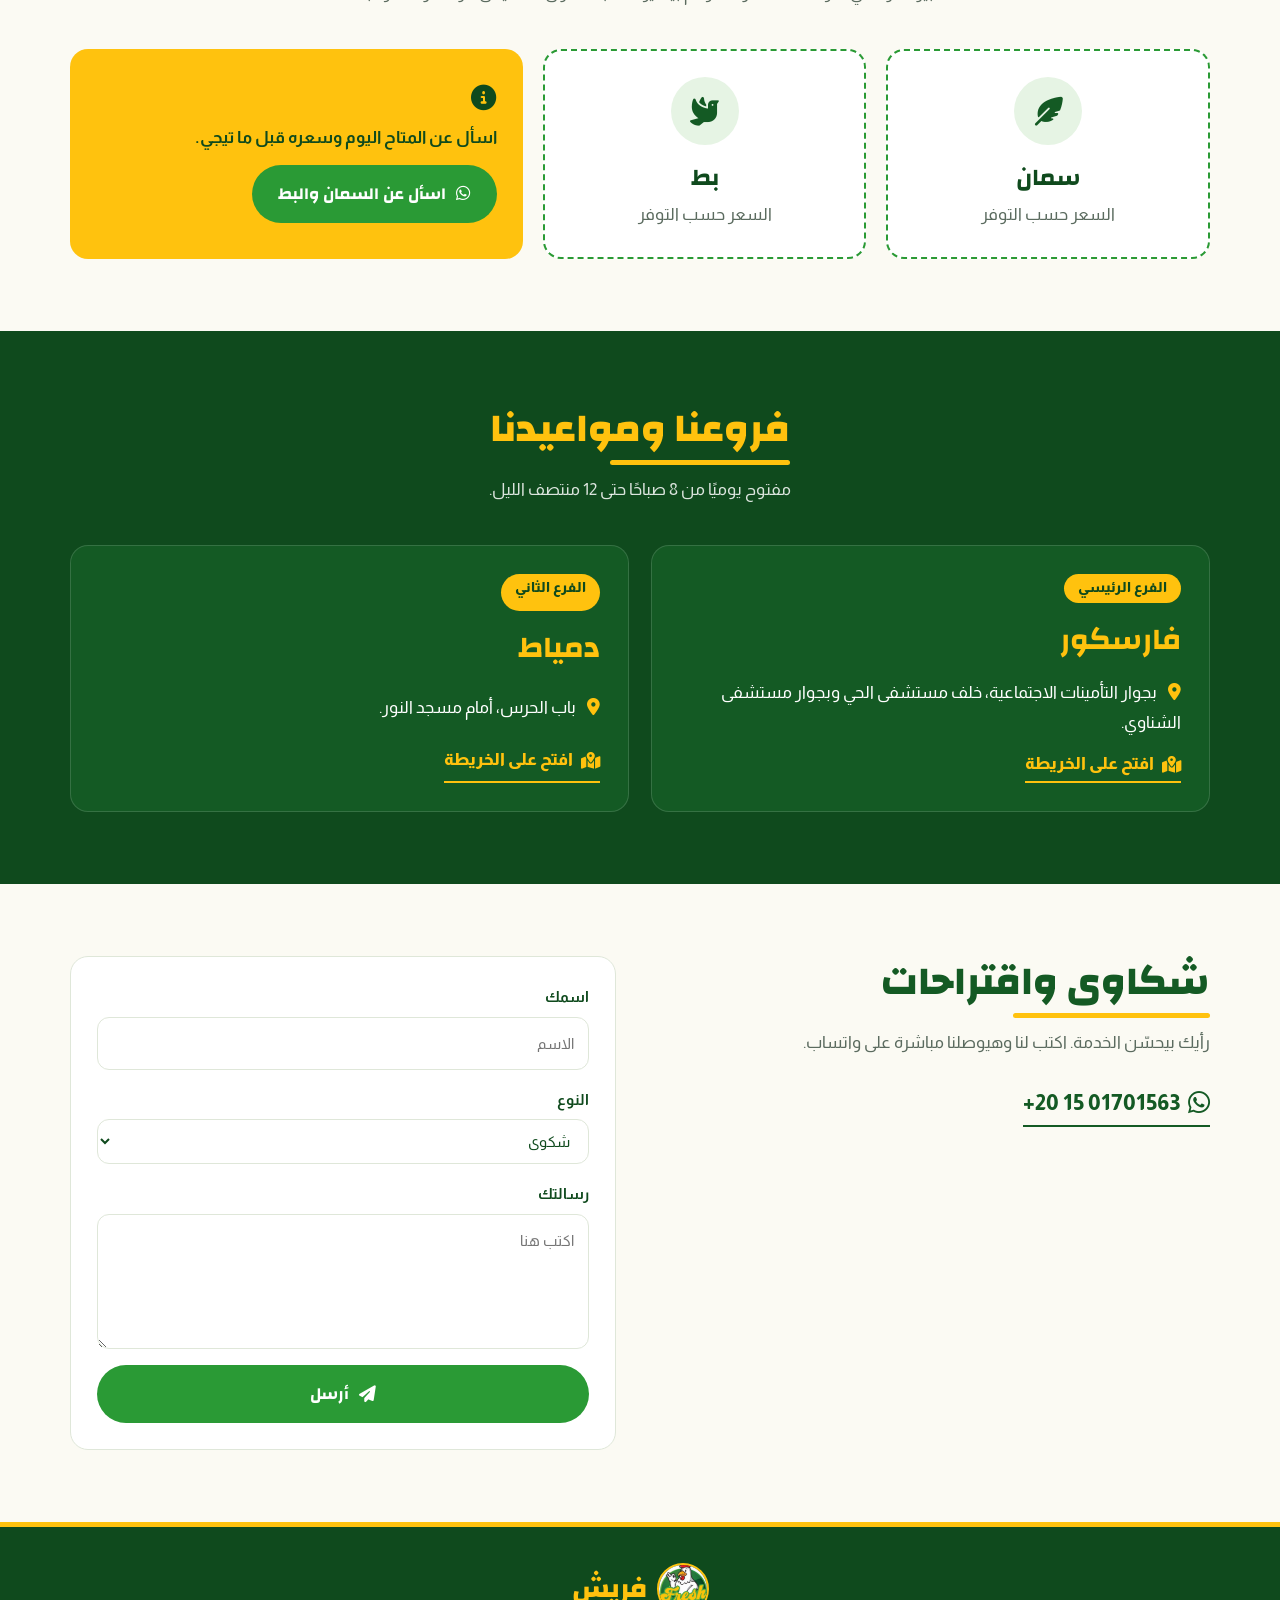
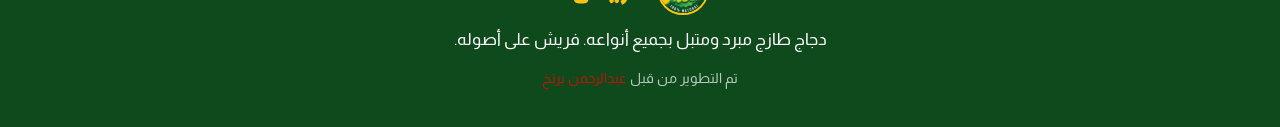
==== commit eb110de1: "Update index.html" ====
--- a/index.html
+++ b/index.html
@@ -181,12 +181,13 @@
     </div>
     <p>دجاج طازج مبرد ومتبل بجميع أنواعه. فريش على أصوله.</p>
     <small>
-  <a href="https://wa.me/201095766053"
-     target="_blank"
-     rel="noopener noreferrer"
-    style="color:black;">
-    عبدالرحمن برتخ
-  </a>
+تم التطوير من قبل
+<a href="https://wa.me/XXXX"
+   target="_blank"
+   rel="noopener noreferrer"
+   style="color: red; text-decoration: none;">
+   عبدالرحمن برتخ
+</a>
 </small>
   </div>
 </footer>
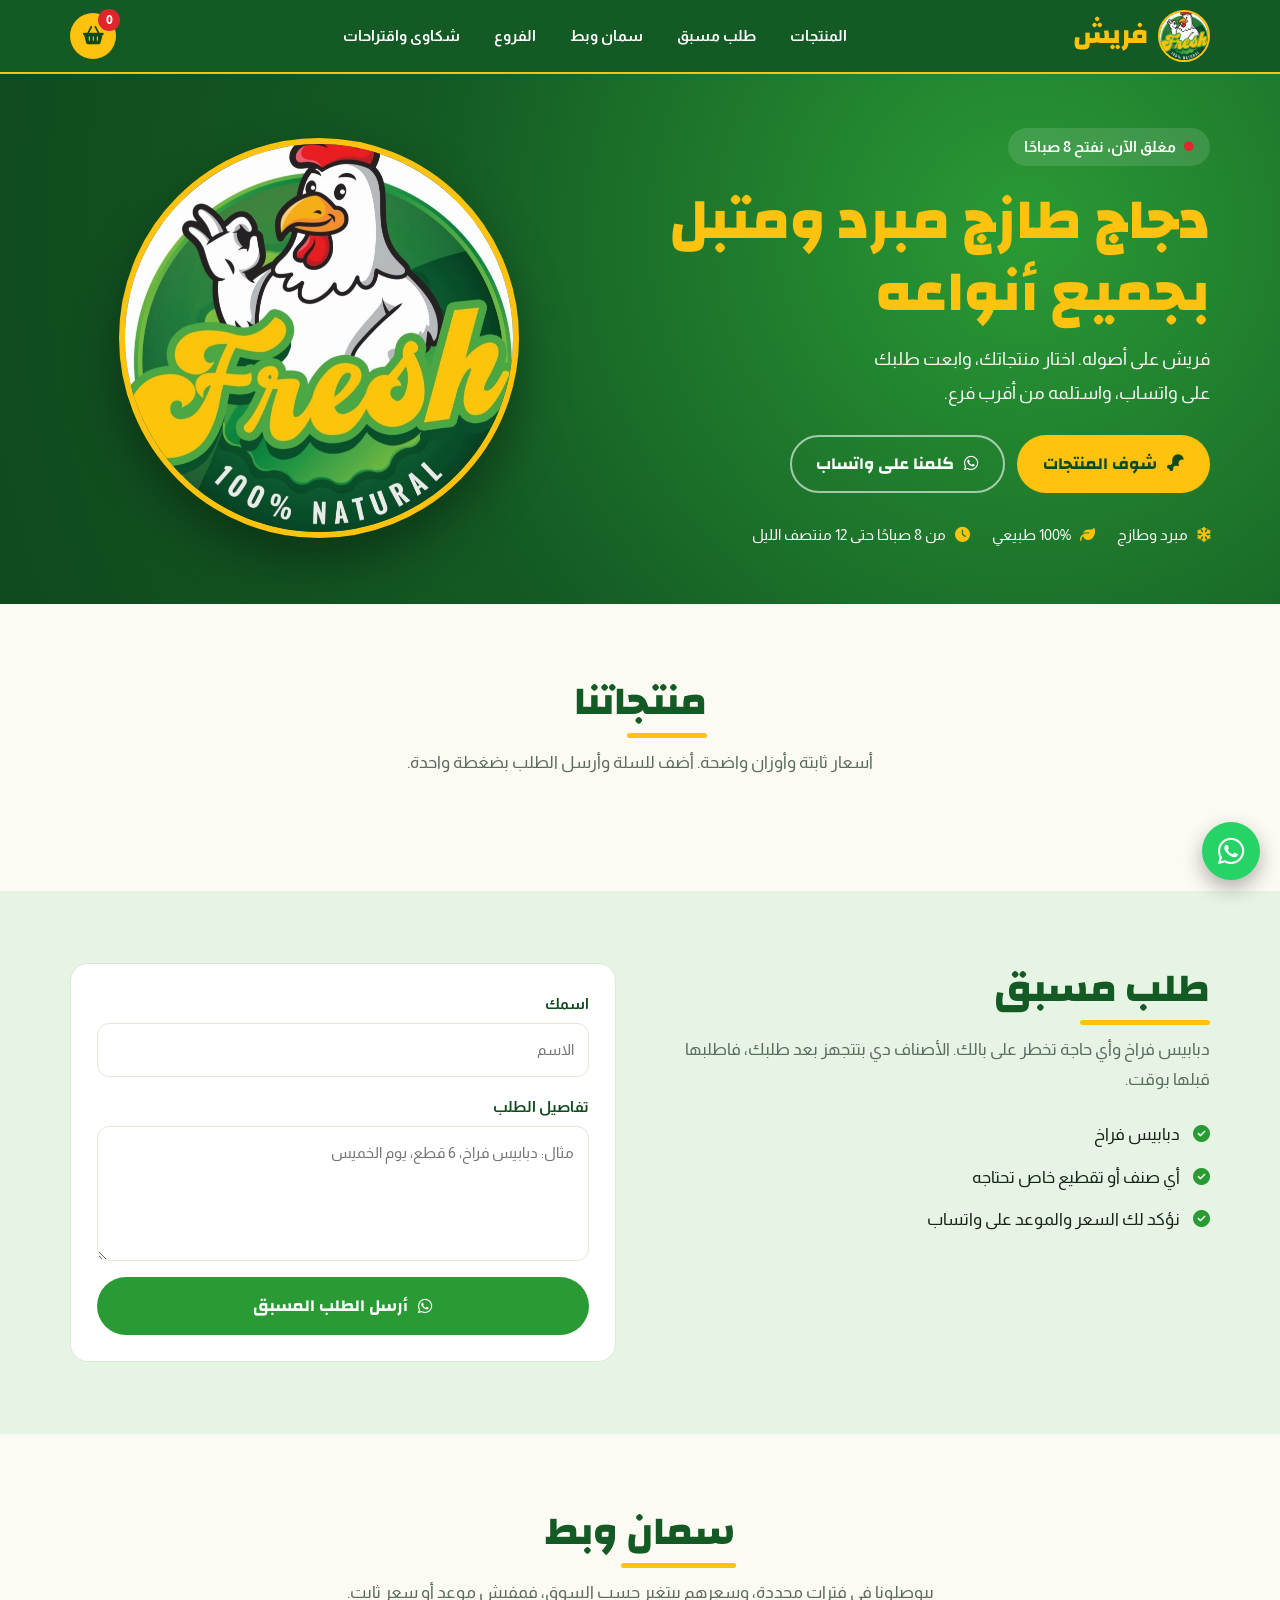
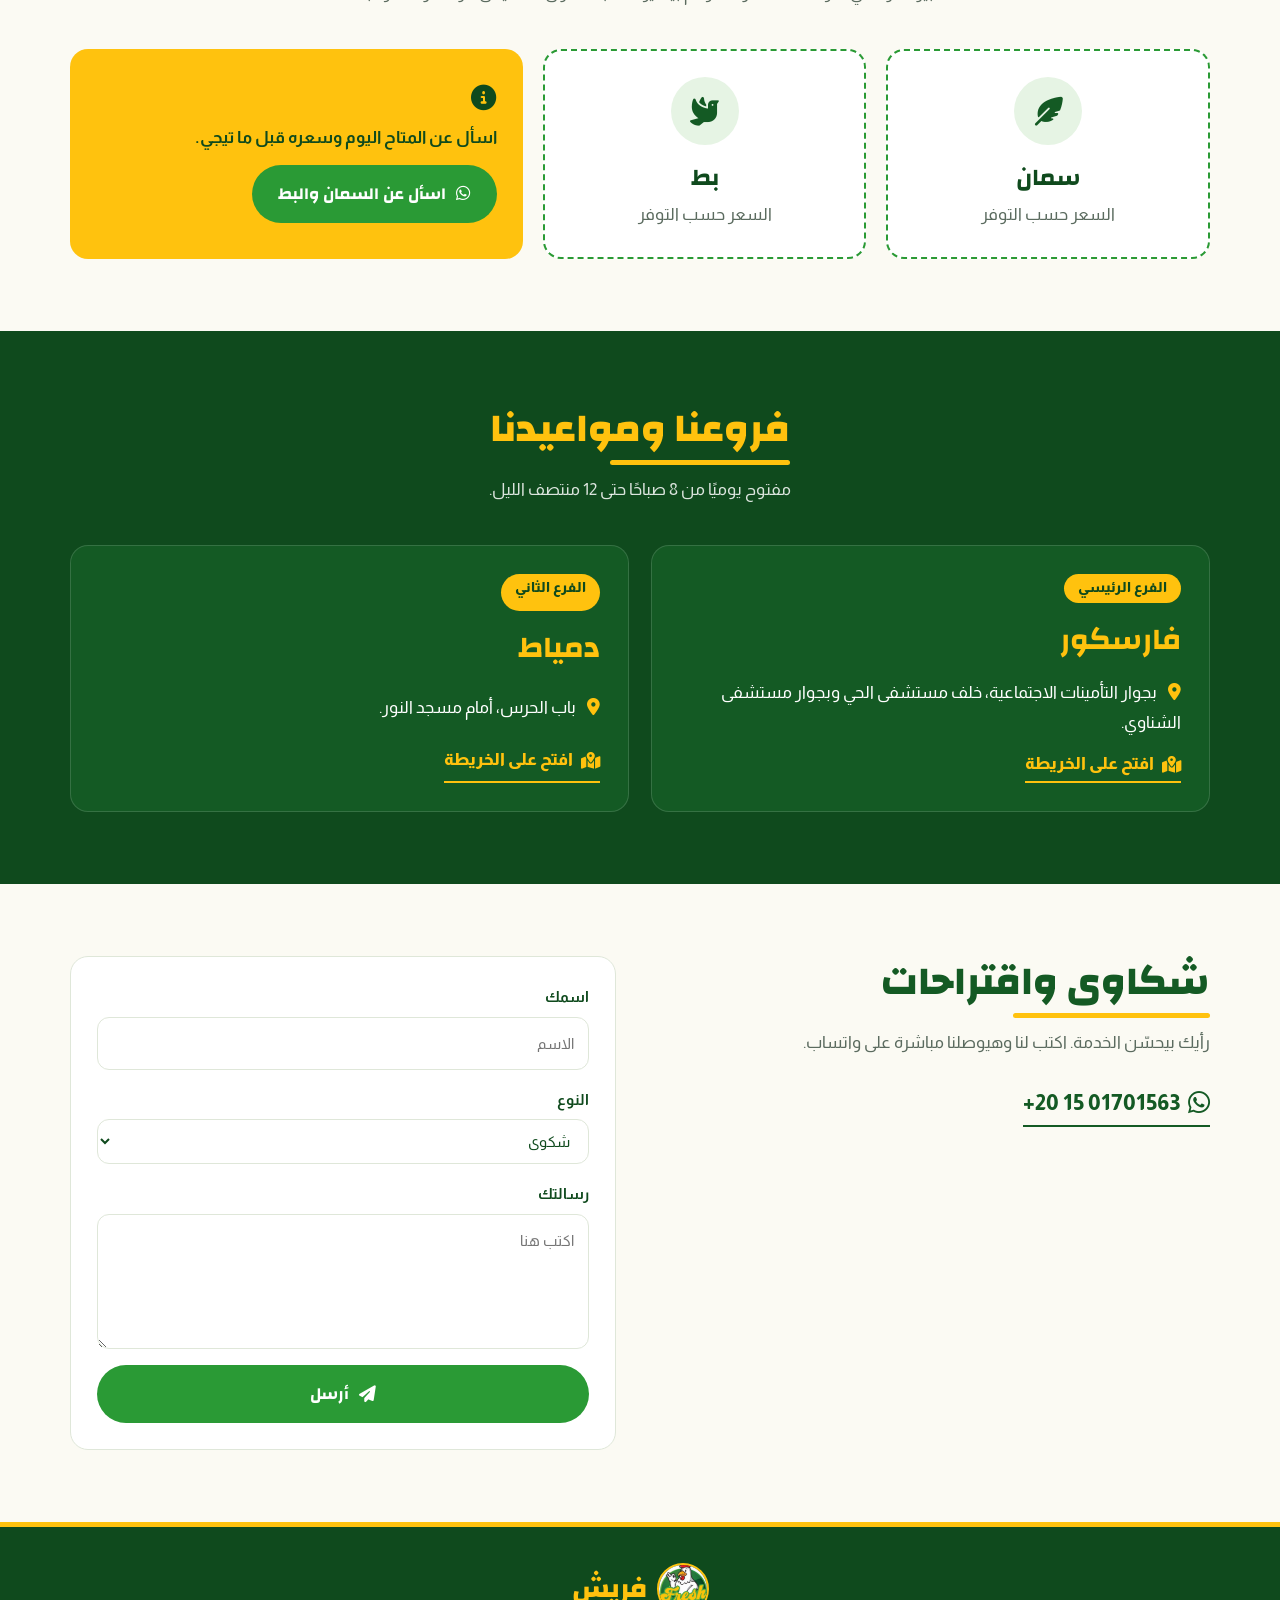
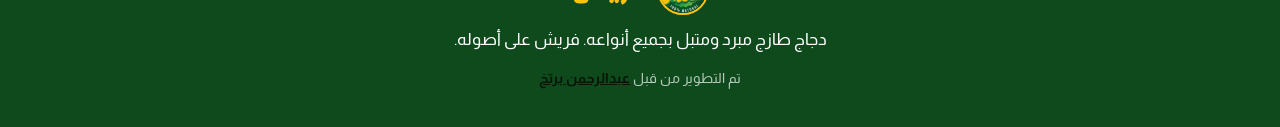
==== commit 594626f2: "Change link style from red to bold black underline" ====
--- a/index.html
+++ b/index.html
@@ -182,10 +182,10 @@
     <p>دجاج طازج مبرد ومتبل بجميع أنواعه. فريش على أصوله.</p>
     <small>
 تم التطوير من قبل
-<a href="https://wa.me/XXXX"
+<a href="https://wa.me/201095766053"
    target="_blank"
    rel="noopener noreferrer"
-   style="color: red; text-decoration: none;">
+   style="color: black; text-decoration: underline;font-weight: bold;">
    عبدالرحمن برتخ
 </a>
 </small>
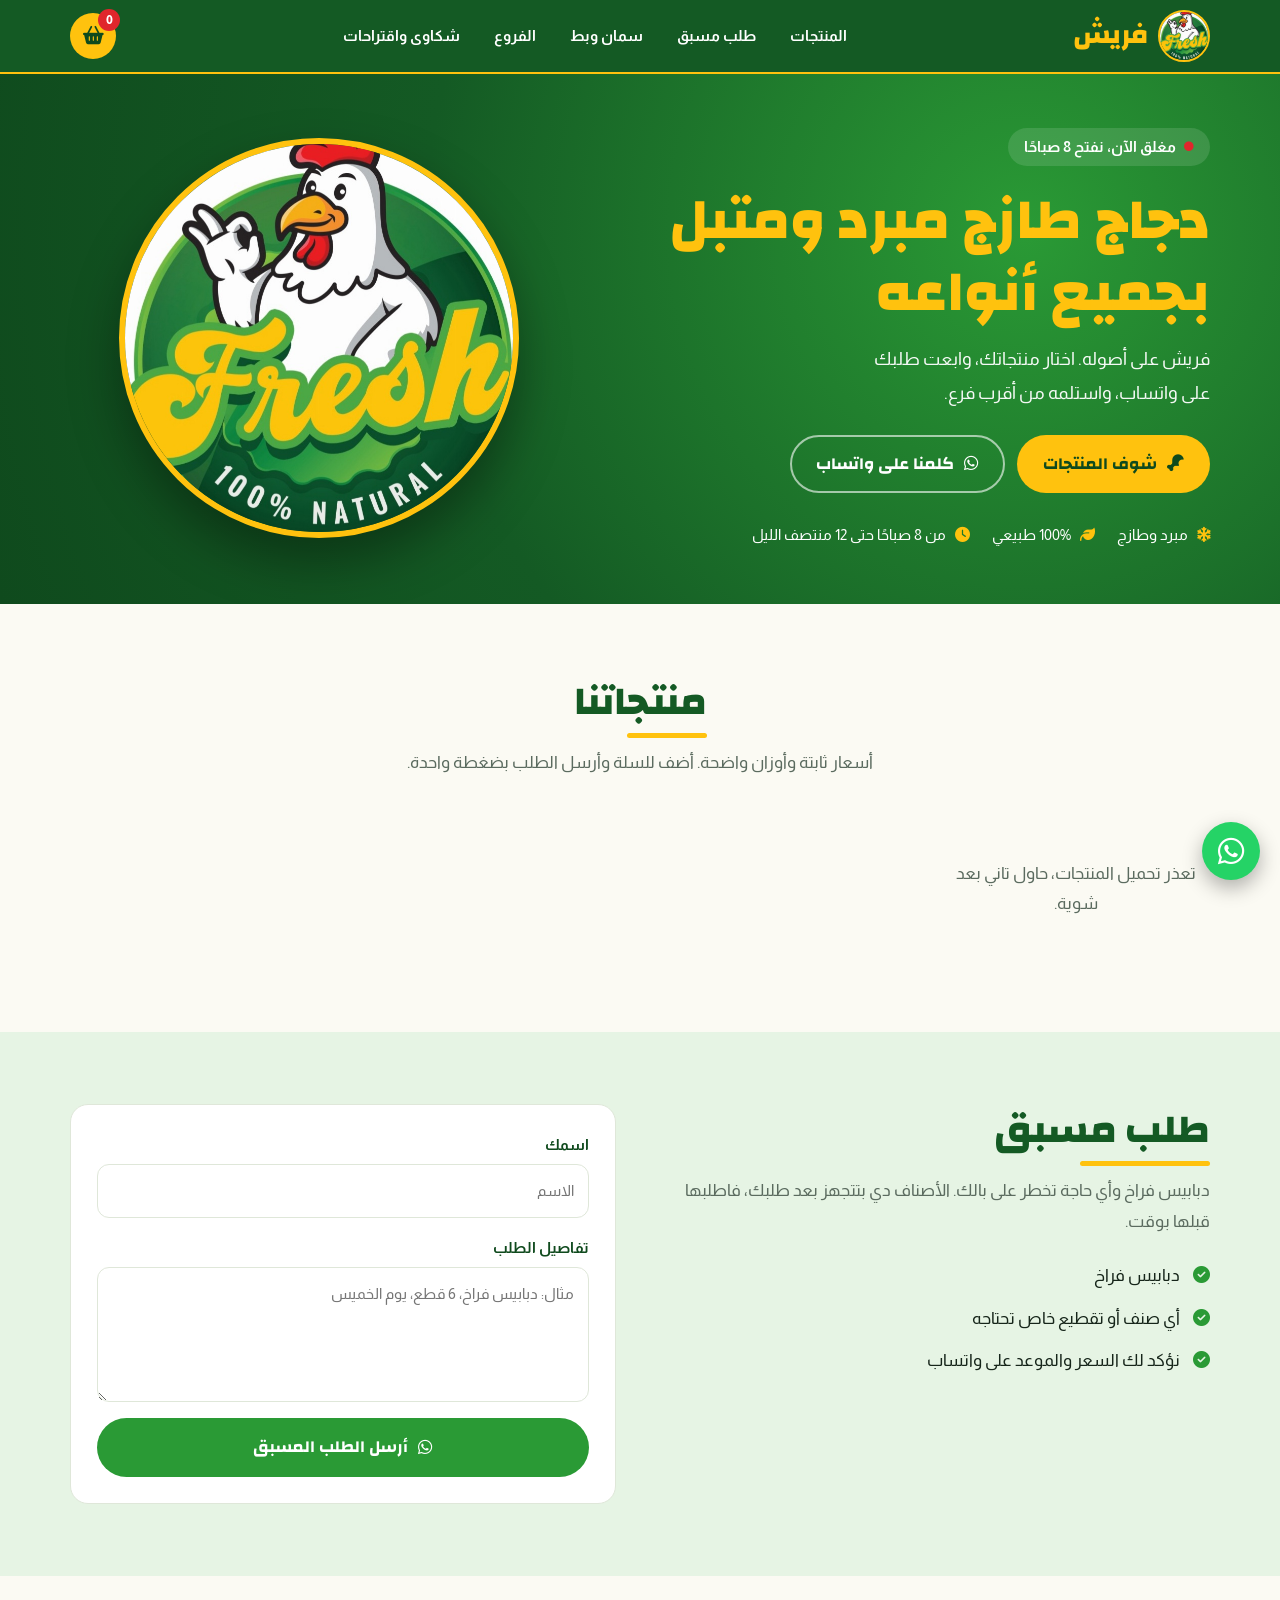
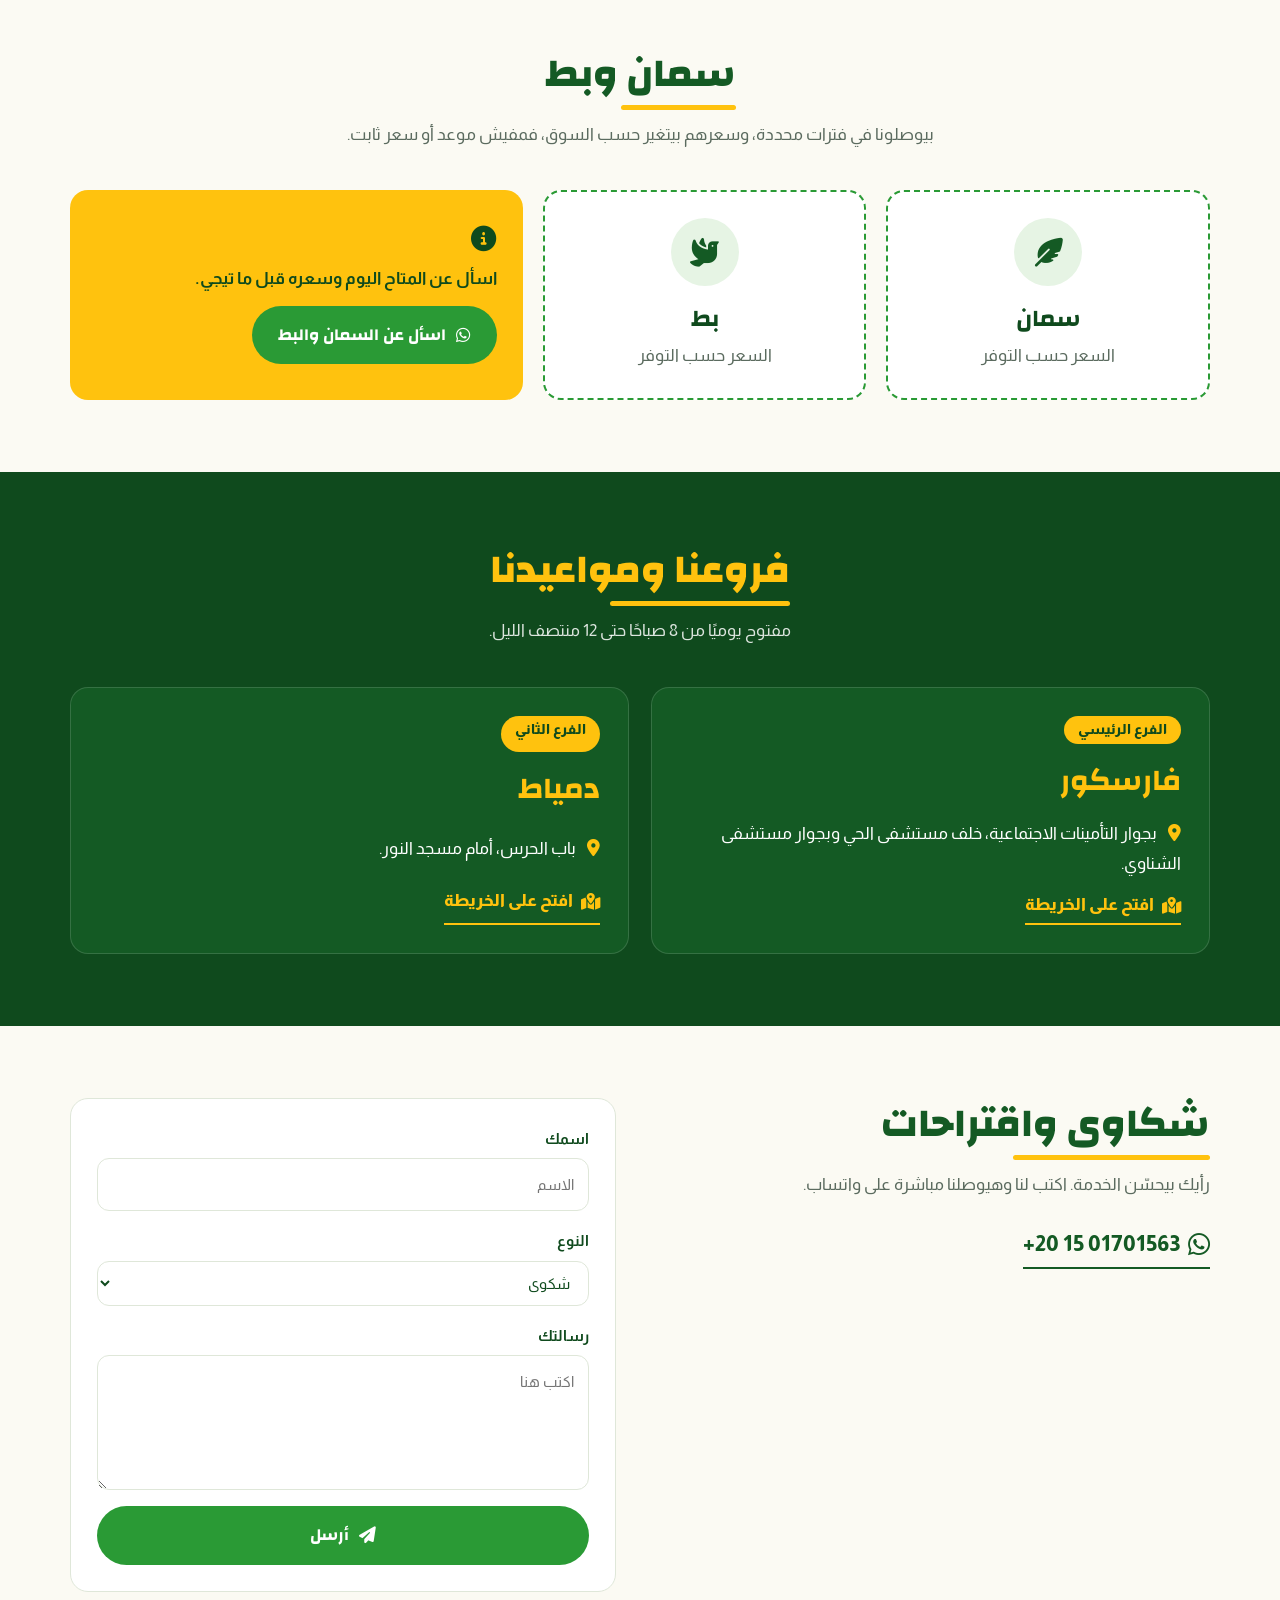
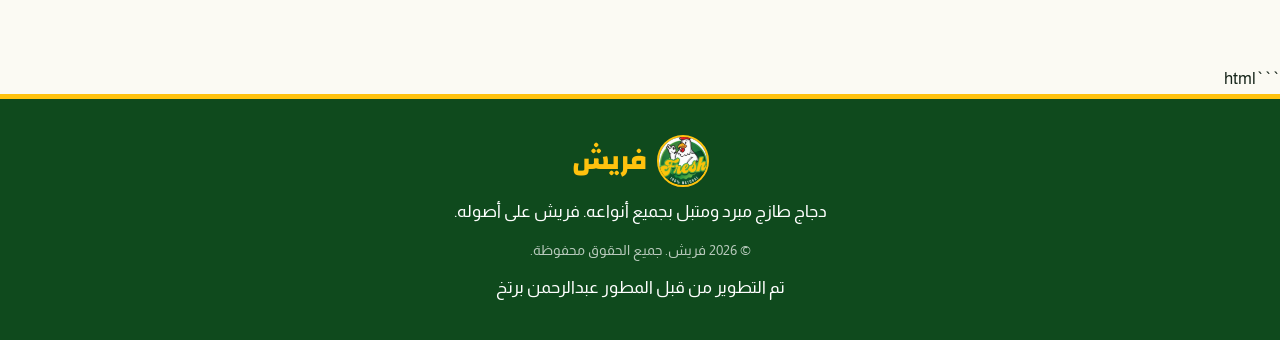
==== commit 9e072842: "Refactor index.html for improved structure and clarity" ====
--- a/index.html
+++ b/index.html
@@ -1,218 +1,235 @@
 <!DOCTYPE html>
 <html lang="ar" dir="rtl">
+
 <head>
-<meta charset="UTF-8">
-<meta name="viewport" content="width=device-width, initial-scale=1">
-<title>فريش | دجاج طازج مبرد ومتبل - فارسكور ودمياط</title>
-<meta name="description" content="دجاج طازج مبرد ومتبل بجميع أنواعه. فريش على أصوله. فرع فارسكور وفرع دمياط. اطلب من الموقع عبر واتساب.">
-<meta name="theme-color" content="#145a24">
-<link rel="icon" href="images/logo.jpg">
-<link rel="preconnect" href="https://fonts.googleapis.com">
-<link rel="preconnect" href="https://fonts.gstatic.com" crossorigin>
-<link href="https://fonts.googleapis.com/css2?family=Almarai:wght@400;700;800&family=Changa:wght@500;700;800&display=swap" rel="stylesheet">
-<link rel="stylesheet" href="https://cdnjs.cloudflare.com/ajax/libs/font-awesome/6.5.1/css/all.min.css">
-<link rel="stylesheet" href="css/style.css">
+  <meta charset="UTF-8">
+  <meta name="viewport" content="width=device-width, initial-scale=1">
+  <title>فريش | دجاج طازج مبرد ومتبل - فارسكور ودمياط</title>
+  <meta name="description"
+    content="دجاج طازج مبرد ومتبل بجميع أنواعه. فريش على أصوله. فرع فارسكور وفرع دمياط. اطلب من الموقع عبر واتساب.">
+  <meta name="theme-color" content="#145a24">
+  <link rel="icon" href="images/logo.jpg">
+  <link rel="preconnect" href="https://fonts.googleapis.com">
+  <link rel="preconnect" href="https://fonts.gstatic.com" crossorigin>
+  <link
+    href="https://fonts.googleapis.com/css2?family=Almarai:wght@400;700;800&family=Changa:wght@500;700;800&display=swap"
+    rel="stylesheet">
+  <link rel="stylesheet" href="https://cdnjs.cloudflare.com/ajax/libs/font-awesome/6.5.1/css/all.min.css">
+  <link rel="stylesheet" href="css/style.css">
 </head>
+
 <body>
 
-<header class="header" id="top">
-  <div class="container header__in">
-    <a href="#top" class="brand" aria-label="فريش">
-      <img src="images/logo.jpg" alt="شعار فريش" width="52" height="52">
-      <span>فريش</span>
-    </a>
-    <nav class="nav" id="nav" aria-label="القائمة الرئيسية">
-      <a href="#products">المنتجات</a>
-      <a href="#preorder">طلب مسبق</a>
-      <a href="#seasonal">سمان وبط</a>
-      <a href="#branches">الفروع</a>
-      <a href="#feedback">شكاوى واقتراحات</a>
-    </nav>
-    <div class="header__actions">
-      <button class="cart-btn" id="openCart" aria-label="فتح السلة">
-        <i class="fa-solid fa-basket-shopping"></i>
-        <span class="cart-btn__count" id="cartCount">0</span>
-      </button>
-      <button class="burger" id="burger" aria-label="القائمة" aria-expanded="false"><i class="fa-solid fa-bars"></i></button>
-    </div>
-  </div>
-</header>
-
-<main>
-  <section class="hero">
-    <div class="container hero__in">
-      <div class="hero__text">
-        <span class="status" id="status"><i class="fa-solid fa-circle"></i> <b id="statusText">...</b></span>
-        <h1>دجاج طازج مبرد ومتبل بجميع أنواعه</h1>
-        <p class="hero__sub">فريش على أصوله. اختار منتجاتك، وابعت طلبك على واتساب، واستلمه من أقرب فرع.</p>
-        <div class="hero__cta">
-          <a href="#products" class="btn btn--yellow"><i class="fa-solid fa-drumstick-bite"></i> شوف المنتجات</a>
-          <a href="https://wa.me/201501701563" class="btn btn--ghost" target="_blank" rel="noopener"><i class="fa-brands fa-whatsapp"></i> كلمنا على واتساب</a>
-        </div>
-        <ul class="hero__facts">
-          <li><i class="fa-solid fa-snowflake"></i> مبرد وطازج</li>
-          <li><i class="fa-solid fa-leaf"></i> 100% طبيعي</li>
-          <li><i class="fa-solid fa-clock"></i> من 8 صباحًا حتى 12 منتصف الليل</li>
-        </ul>
-      </div>
-      <div class="hero__logo">
-        <img src="images/logo.jpg" alt="شعار فريش - دجاجة تشير بعلامة ممتاز" width="420" height="470">
-      </div>
-    </div>
-  </section>
-
-  <section class="section" id="products">
-    <div class="container">
-      <div class="section__head">
-        <h2>منتجاتنا</h2>
-        <p>أسعار ثابتة وأوزان واضحة. أضف للسلة وأرسل الطلب بضغطة واحدة.</p>
-      </div>
-      <div class="grid" id="productGrid"></div>
-    </div>
-  </section>
-
-  <section class="section section--tint" id="preorder">
-    <div class="container two">
-      <div>
-        <div class="section__head section__head--start">
-          <h2>طلب مسبق</h2>
-          <p>دبابيس فراخ وأي حاجة تخطر على بالك. الأصناف دي بتتجهز بعد طلبك، فاطلبها قبلها بوقت.</p>
-        </div>
-        <ul class="ticks">
-          <li><i class="fa-solid fa-circle-check"></i> دبابيس فراخ</li>
-          <li><i class="fa-solid fa-circle-check"></i> أي صنف أو تقطيع خاص تحتاجه</li>
-          <li><i class="fa-solid fa-circle-check"></i> نؤكد لك السعر والموعد على واتساب</li>
-        </ul>
-      </div>
-      <form class="card form" id="preorderForm">
-        <label>اسمك
-          <input name="name" required autocomplete="name" placeholder="الاسم">
-        </label>
-        <label>تفاصيل الطلب
-          <textarea name="details" required rows="4" placeholder="مثال: دبابيس فراخ، 6 قطع، يوم الخميس"></textarea>
-        </label>
-        <button class="btn btn--green" type="submit"><i class="fa-brands fa-whatsapp"></i> أرسل الطلب المسبق</button>
-      </form>
-    </div>
-  </section>
-
-  <section class="section" id="seasonal">
-    <div class="container">
-      <div class="section__head">
-        <h2>سمان وبط</h2>
-        <p>بيوصلونا في فترات محددة، وسعرهم بيتغير حسب السوق، فمفيش موعد أو سعر ثابت.</p>
-      </div>
-      <div class="seasonal">
-        <article class="seasonal__item">
-          <div class="seasonal__icon"><i class="fa-solid fa-feather-pointed"></i></div>
-          <h3>سمان</h3>
-          <p>السعر حسب التوفر</p>
-        </article>
-        <article class="seasonal__item">
-          <div class="seasonal__icon"><i class="fa-solid fa-dove"></i></div>
-          <h3>بط</h3>
-          <p>السعر حسب التوفر</p>
-        </article>
-        <div class="seasonal__ask">
-          <i class="fa-solid fa-circle-info"></i>
-          <p>اسأل عن المتاح اليوم وسعره قبل ما تيجي.</p>
-          <a class="btn btn--green" target="_blank" rel="noopener" id="askSeasonal" href="#"><i class="fa-brands fa-whatsapp"></i> اسأل عن السمان والبط</a>
-        </div>
-      </div>
-    </div>
-  </section>
-
-  <section class="section section--green" id="branches">
-    <div class="container">
-      <div class="section__head section__head--light">
-        <h2>فروعنا ومواعيدنا</h2>
-        <p>مفتوح يوميًا من 8 صباحًا حتى 12 منتصف الليل.</p>
-      </div>
-      <div class="branches">
-        <article class="branch">
-          <span class="branch__tag">الفرع الرئيسي</span>
-          <h3>فارسكور</h3>
-          <p><i class="fa-solid fa-location-dot"></i> بجوار التأمينات الاجتماعية، خلف مستشفى الحي وبجوار مستشفى الشناوي.</p>
-          <a class="link" target="_blank" rel="noopener" href="https://www.google.com/maps/search/?api=1&query=%D9%81%D8%A7%D8%B1%D8%B3%D9%83%D9%88%D8%B1+%D8%A7%D9%84%D8%AA%D8%A3%D9%85%D9%8A%D9%86%D8%A7%D8%AA+%D8%A7%D9%84%D8%A7%D8%AC%D8%AA%D9%85%D8%A7%D8%B9%D9%8A%D8%A9"><i class="fa-solid fa-map-location-dot"></i> افتح على الخريطة</a>
-        </article>
-        <article class="branch">
-          <span class="branch__tag">الفرع الثاني</span>
-          <h3>دمياط</h3>
-          <p><i class="fa-solid fa-location-dot"></i> باب الحرس، أمام مسجد النور.</p>
-          <a class="link" target="_blank" rel="noopener" href="https://www.google.com/maps/search/?api=1&query=%D9%85%D8%B3%D8%AC%D8%AF+%D8%A7%D9%84%D9%86%D9%88%D8%B1+%D8%A8%D8%A7%D8%A8+%D8%A7%D9%84%D8%AD%D8%B1%D8%B3+%D8%AF%D9%85%D9%8A%D8%A7%D8%B7"><i class="fa-solid fa-map-location-dot"></i> افتح على الخريطة</a>
-        </article>
-      </div>
-    </div>
-  </section>
-
-  <section class="section" id="feedback">
-    <div class="container two">
-      <div>
-        <div class="section__head section__head--start">
-          <h2>شكاوى واقتراحات</h2>
-          <p>رأيك بيحسّن الخدمة. اكتب لنا وهيوصلنا مباشرة على واتساب.</p>
-        </div>
-        <a class="link link--big" href="https://wa.me/201501701563" target="_blank" rel="noopener"><i class="fa-brands fa-whatsapp"></i> <span dir="ltr">+20 15 01701563</span></a>
-      </div>
-      <form class="card form" id="feedbackForm">
-        <label>اسمك
-          <input name="name" required autocomplete="name" placeholder="الاسم">
-        </label>
-        <label>النوع
-          <select name="type">
-            <option>شكوى</option>
-            <option>اقتراح</option>
-          </select>
-        </label>
-        <label>رسالتك
-          <textarea name="msg" required rows="4" placeholder="اكتب هنا"></textarea>
-        </label>
-        <button class="btn btn--green" type="submit"><i class="fa-solid fa-paper-plane"></i> أرسل</button>
-      </form>
-    </div>
-  </section>
-</main>
-
-<footer class="footer">
-  <div class="container footer__in">
-    <div class="brand brand--light">
-      <img src="images/logo.jpg" alt="" width="44" height="44">
-      <span>فريش</span>
-    </div>
-    <p>دجاج طازج مبرد ومتبل بجميع أنواعه. فريش على أصوله.</p>
-    <small>
-تم التطوير من قبل
-<a href="https://wa.me/201095766053"
-   target="_blank"
-   rel="noopener noreferrer"
-   style="color: black; text-decoration: underline;font-weight: bold;">
-   عبدالرحمن برتخ
-</a>
-</small>
-  </div>
-</footer>
-
-<a class="wa-float" href="https://wa.me/201501701563" target="_blank" rel="noopener" aria-label="واتساب"><i class="fa-brands fa-whatsapp"></i></a>
-
-<div class="overlay" id="overlay"></div>
-<aside class="drawer" id="drawer" aria-label="سلة الطلب" aria-hidden="true">
-  <div class="drawer__head">
-    <h3><i class="fa-solid fa-basket-shopping"></i> سلة الطلب</h3>
-    <button class="icon-btn" id="closeCart" aria-label="إغلاق"><i class="fa-solid fa-xmark"></i></button>
-  </div>
-  <div class="drawer__body" id="cartBody"></div>
-  <div class="drawer__foot" id="cartFoot">
-    <div class="total"><span>الإجمالي</span><b id="cartTotal">0 جنيه</b></div>
-    <input id="custName" placeholder="اسمك" autocomplete="name">
-    <select id="custBranch" aria-label="الفرع">
-      <option>الاستلام من فرع فارسكور</option>
-      <option>الاستلام من فرع دمياط</option>
-    </select>
-    <button class="btn btn--green btn--block" id="sendOrder"><i class="fa-brands fa-whatsapp"></i> أرسل الطلب على واتساب</button>
-  </div>
-</aside>
-
-<script src="js/config.js"></script>
-<script src="js/script.js"></script>
+  <header class="header" id="top">
+    <div class="container header__in">
+      <a href="#top" class="brand" aria-label="فريش">
+        <img src="images/logo.jpg" alt="شعار فريش" width="52" height="52">
+        <span>فريش</span>
+      </a>
+      <nav class="nav" id="nav" aria-label="القائمة الرئيسية">
+        <a href="#products">المنتجات</a>
+        <a href="#preorder">طلب مسبق</a>
+        <a href="#seasonal">سمان وبط</a>
+        <a href="#branches">الفروع</a>
+        <a href="#feedback">شكاوى واقتراحات</a>
+      </nav>
+      <div class="header__actions">
+        <button class="cart-btn" id="openCart" aria-label="فتح السلة">
+          <i class="fa-solid fa-basket-shopping"></i>
+          <span class="cart-btn__count" id="cartCount">0</span>
+        </button>
+        <button class="burger" id="burger" aria-label="القائمة" aria-expanded="false"><i
+            class="fa-solid fa-bars"></i></button>
+      </div>
+    </div>
+  </header>
+
+  <main>
+    <section class="hero">
+      <div class="container hero__in">
+        <div class="hero__text">
+          <span class="status" id="status"><i class="fa-solid fa-circle"></i> <b id="statusText">...</b></span>
+          <h1>دجاج طازج مبرد ومتبل بجميع أنواعه</h1>
+          <p class="hero__sub">فريش على أصوله. اختار منتجاتك، وابعت طلبك على واتساب، واستلمه من أقرب فرع.</p>
+          <div class="hero__cta">
+            <a href="#products" class="btn btn--yellow"><i class="fa-solid fa-drumstick-bite"></i> شوف المنتجات</a>
+            <a href="https://wa.me/201501701563" class="btn btn--ghost" target="_blank" rel="noopener"><i
+                class="fa-brands fa-whatsapp"></i> كلمنا على واتساب</a>
+          </div>
+          <ul class="hero__facts">
+            <li><i class="fa-solid fa-snowflake"></i> مبرد وطازج</li>
+            <li><i class="fa-solid fa-leaf"></i> 100% طبيعي</li>
+            <li><i class="fa-solid fa-clock"></i> من 8 صباحًا حتى 12 منتصف الليل</li>
+          </ul>
+        </div>
+        <div class="hero__logo">
+          <img src="images/logo.jpg" alt="شعار فريش - دجاجة تشير بعلامة ممتاز" width="420" height="470">
+        </div>
+      </div>
+    </section>
+
+    <section class="section" id="products">
+      <div class="container">
+        <div class="section__head">
+          <h2>منتجاتنا</h2>
+          <p>أسعار ثابتة وأوزان واضحة. أضف للسلة وأرسل الطلب بضغطة واحدة.</p>
+        </div>
+        <div class="grid" id="productGrid"></div>
+      </div>
+    </section>
+
+    <section class="section section--tint" id="preorder">
+      <div class="container two">
+        <div>
+          <div class="section__head section__head--start">
+            <h2>طلب مسبق</h2>
+            <p>دبابيس فراخ وأي حاجة تخطر على بالك. الأصناف دي بتتجهز بعد طلبك، فاطلبها قبلها بوقت.</p>
+          </div>
+          <ul class="ticks">
+            <li><i class="fa-solid fa-circle-check"></i> دبابيس فراخ</li>
+            <li><i class="fa-solid fa-circle-check"></i> أي صنف أو تقطيع خاص تحتاجه</li>
+            <li><i class="fa-solid fa-circle-check"></i> نؤكد لك السعر والموعد على واتساب</li>
+          </ul>
+        </div>
+        <form class="card form" id="preorderForm">
+          <label>اسمك
+            <input name="name" required autocomplete="name" placeholder="الاسم">
+          </label>
+          <label>تفاصيل الطلب
+            <textarea name="details" required rows="4" placeholder="مثال: دبابيس فراخ، 6 قطع، يوم الخميس"></textarea>
+          </label>
+          <button class="btn btn--green" type="submit"><i class="fa-brands fa-whatsapp"></i> أرسل الطلب المسبق</button>
+        </form>
+      </div>
+    </section>
+
+    <section class="section" id="seasonal">
+      <div class="container">
+        <div class="section__head">
+          <h2>سمان وبط</h2>
+          <p>بيوصلونا في فترات محددة، وسعرهم بيتغير حسب السوق، فمفيش موعد أو سعر ثابت.</p>
+        </div>
+        <div class="seasonal">
+          <article class="seasonal__item">
+            <div class="seasonal__icon"><i class="fa-solid fa-feather-pointed"></i></div>
+            <h3>سمان</h3>
+            <p>السعر حسب التوفر</p>
+          </article>
+          <article class="seasonal__item">
+            <div class="seasonal__icon"><i class="fa-solid fa-dove"></i></div>
+            <h3>بط</h3>
+            <p>السعر حسب التوفر</p>
+          </article>
+          <div class="seasonal__ask">
+            <i class="fa-solid fa-circle-info"></i>
+            <p>اسأل عن المتاح اليوم وسعره قبل ما تيجي.</p>
+            <a class="btn btn--green" target="_blank" rel="noopener" id="askSeasonal" href="#"><i
+                class="fa-brands fa-whatsapp"></i> اسأل عن السمان والبط</a>
+          </div>
+        </div>
+      </div>
+    </section>
+
+    <section class="section section--green" id="branches">
+      <div class="container">
+        <div class="section__head section__head--light">
+          <h2>فروعنا ومواعيدنا</h2>
+          <p>مفتوح يوميًا من 8 صباحًا حتى 12 منتصف الليل.</p>
+        </div>
+        <div class="branches">
+          <article class="branch">
+            <span class="branch__tag">الفرع الرئيسي</span>
+            <h3>فارسكور</h3>
+            <p><i class="fa-solid fa-location-dot"></i> بجوار التأمينات الاجتماعية، خلف مستشفى الحي وبجوار مستشفى
+              الشناوي.</p>
+            <a class="link" target="_blank" rel="noopener"
+              href="https://www.google.com/maps/search/?api=1&query=%D9%81%D8%A7%D8%B1%D8%B3%D9%83%D9%88%D8%B1+%D8%A7%D9%84%D8%AA%D8%A3%D9%85%D9%8A%D9%86%D8%A7%D8%AA+%D8%A7%D9%84%D8%A7%D8%AC%D8%AA%D9%85%D8%A7%D8%B9%D9%8A%D8%A9"><i
+                class="fa-solid fa-map-location-dot"></i> افتح على الخريطة</a>
+          </article>
+          <article class="branch">
+            <span class="branch__tag">الفرع الثاني</span>
+            <h3>دمياط</h3>
+            <p><i class="fa-solid fa-location-dot"></i> باب الحرس، أمام مسجد النور.</p>
+            <a class="link" target="_blank" rel="noopener"
+              href="https://www.google.com/maps/search/?api=1&query=%D9%85%D8%B3%D8%AC%D8%AF+%D8%A7%D9%84%D9%86%D9%88%D8%B1+%D8%A8%D8%A7%D8%A8+%D8%A7%D9%84%D8%AD%D8%B1%D8%B3+%D8%AF%D9%85%D9%8A%D8%A7%D8%B7"><i
+                class="fa-solid fa-map-location-dot"></i> افتح على الخريطة</a>
+          </article>
+        </div>
+      </div>
+    </section>
+
+    <section class="section" id="feedback">
+      <div class="container two">
+        <div>
+          <div class="section__head section__head--start">
+            <h2>شكاوى واقتراحات</h2>
+            <p>رأيك بيحسّن الخدمة. اكتب لنا وهيوصلنا مباشرة على واتساب.</p>
+          </div>
+          <a class="link link--big" href="https://wa.me/201501701563" target="_blank" rel="noopener"><i
+              class="fa-brands fa-whatsapp"></i> <span dir="ltr">+20 15 01701563</span></a>
+        </div>
+        <form class="card form" id="feedbackForm">
+          <label>اسمك
+            <input name="name" required autocomplete="name" placeholder="الاسم">
+          </label>
+          <label>النوع
+            <select name="type">
+              <option>شكوى</option>
+              <option>اقتراح</option>
+            </select>
+          </label>
+          <label>رسالتك
+            <textarea name="msg" required rows="4" placeholder="اكتب هنا"></textarea>
+          </label>
+          <button class="btn btn--green" type="submit"><i class="fa-solid fa-paper-plane"></i> أرسل</button>
+        </form>
+      </div>
+    </section>
+  </main>
+  ```html
+  <footer class="footer">
+    <div class="container footer__in">
+      <div class="brand brand--light">
+        <img src="images/logo.jpg" alt="" width="44" height="44">
+        <span>فريش</span>
+      </div>
+      <p>دجاج طازج مبرد ومتبل بجميع أنواعه. فريش على أصوله.</p>
+      <small>© <span id="year"></span> فريش. جميع الحقوق محفوظة.</small>
+
+      <p class="developer-credit">
+        تم التطوير من قبل
+        <a href="https://wa.me/201095766053" target="_blank" rel="noopener noreferrer">
+          المطور عبدالرحمن برتخ
+        </a>
+      </p>
+    </div>
+  </footer>
+
+
+  <a class="wa-float" href="https://wa.me/201501701563" target="_blank" rel="noopener" aria-label="واتساب"><i
+      class="fa-brands fa-whatsapp"></i></a>
+
+  <div class="overlay" id="overlay"></div>
+  <aside class="drawer" id="drawer" aria-label="سلة الطلب" aria-hidden="true">
+    <div class="drawer__head">
+      <h3><i class="fa-solid fa-basket-shopping"></i> سلة الطلب</h3>
+      <button class="icon-btn" id="closeCart" aria-label="إغلاق"><i class="fa-solid fa-xmark"></i></button>
+    </div>
+    <div class="drawer__body" id="cartBody"></div>
+    <div class="drawer__foot" id="cartFoot">
+      <div class="total"><span>الإجمالي</span><b id="cartTotal">0 جنيه</b></div>
+      <input id="custName" placeholder="اسمك" autocomplete="name">
+      <select id="custBranch" aria-label="الفرع">
+        <option>الاستلام من فرع فارسكور</option>
+        <option>الاستلام من فرع دمياط</option>
+      </select>
+      <button class="btn btn--green btn--block" id="sendOrder"><i class="fa-brands fa-whatsapp"></i> أرسل الطلب على
+        واتساب</button>
+    </div>
+  </aside>
+
+  <script src="js/config.js"></script>
+  <script src="js/script.js"></script>
 </body>
+
 </html>
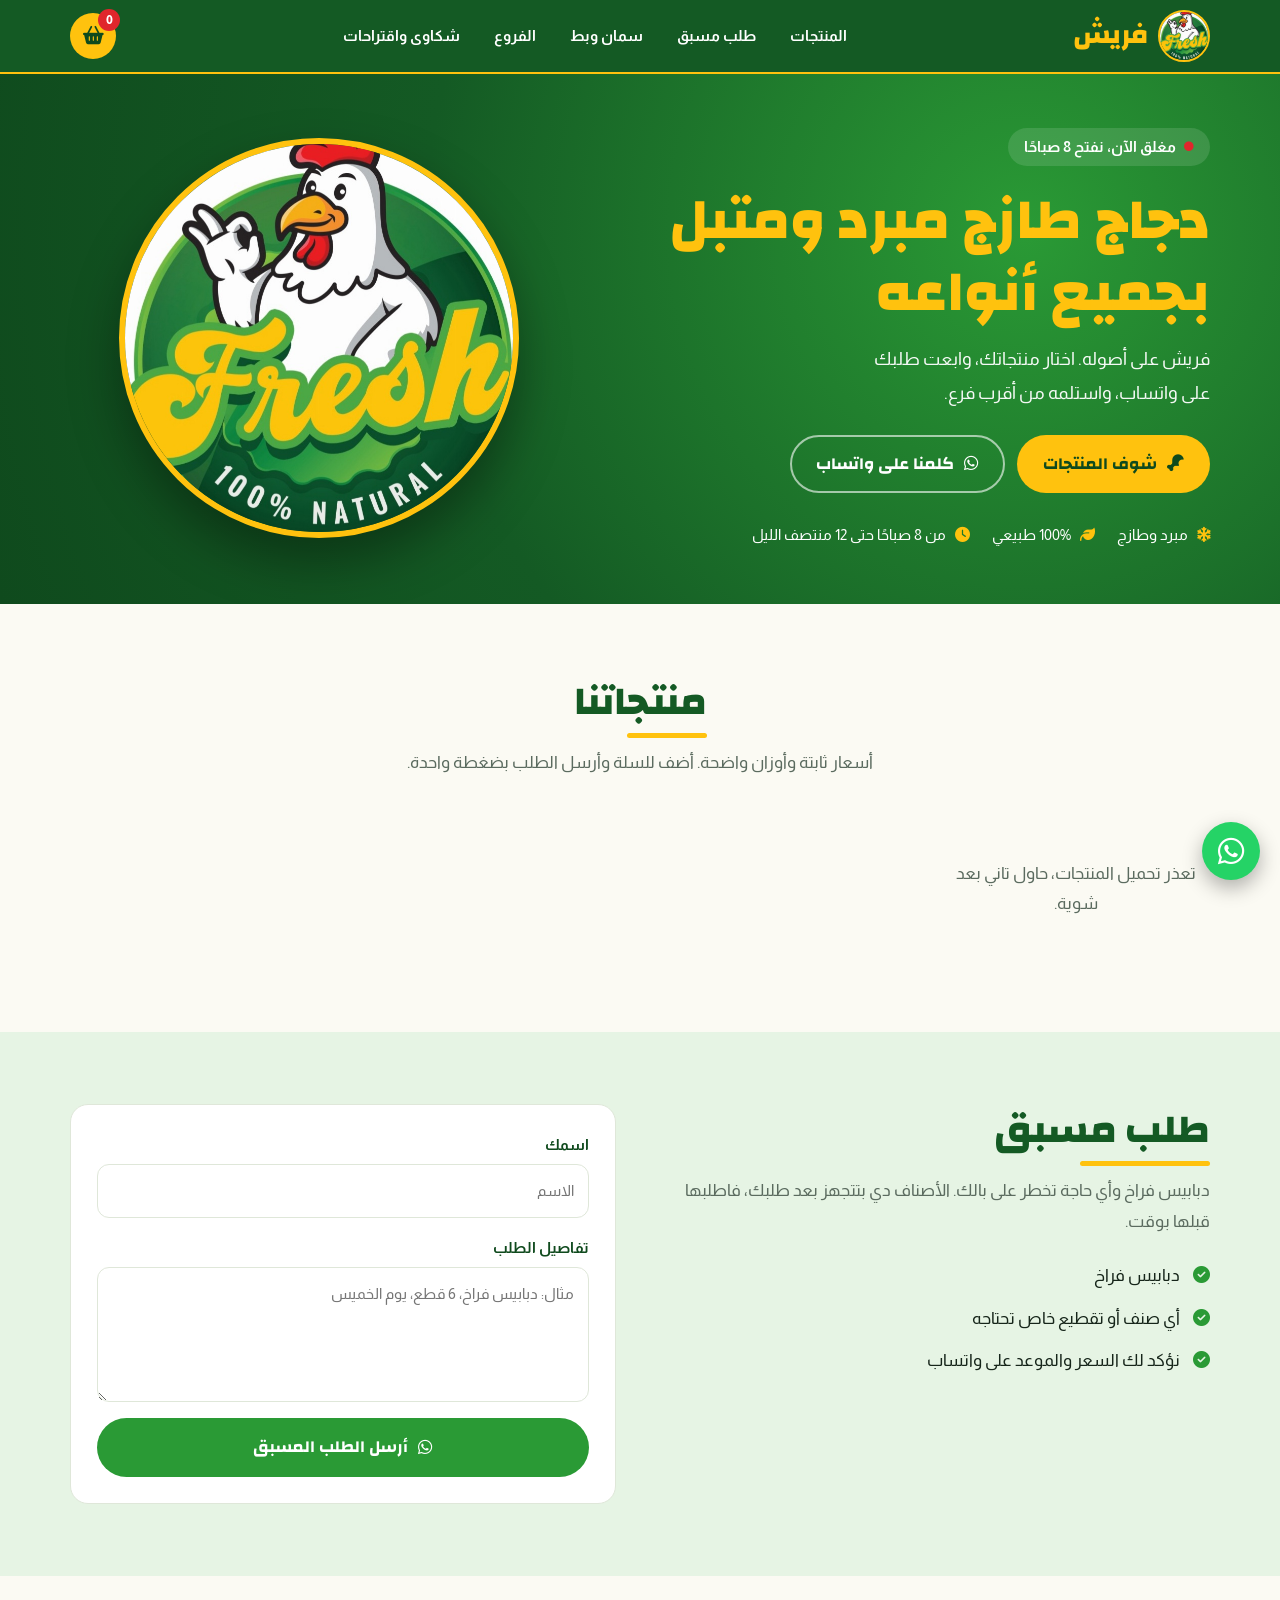
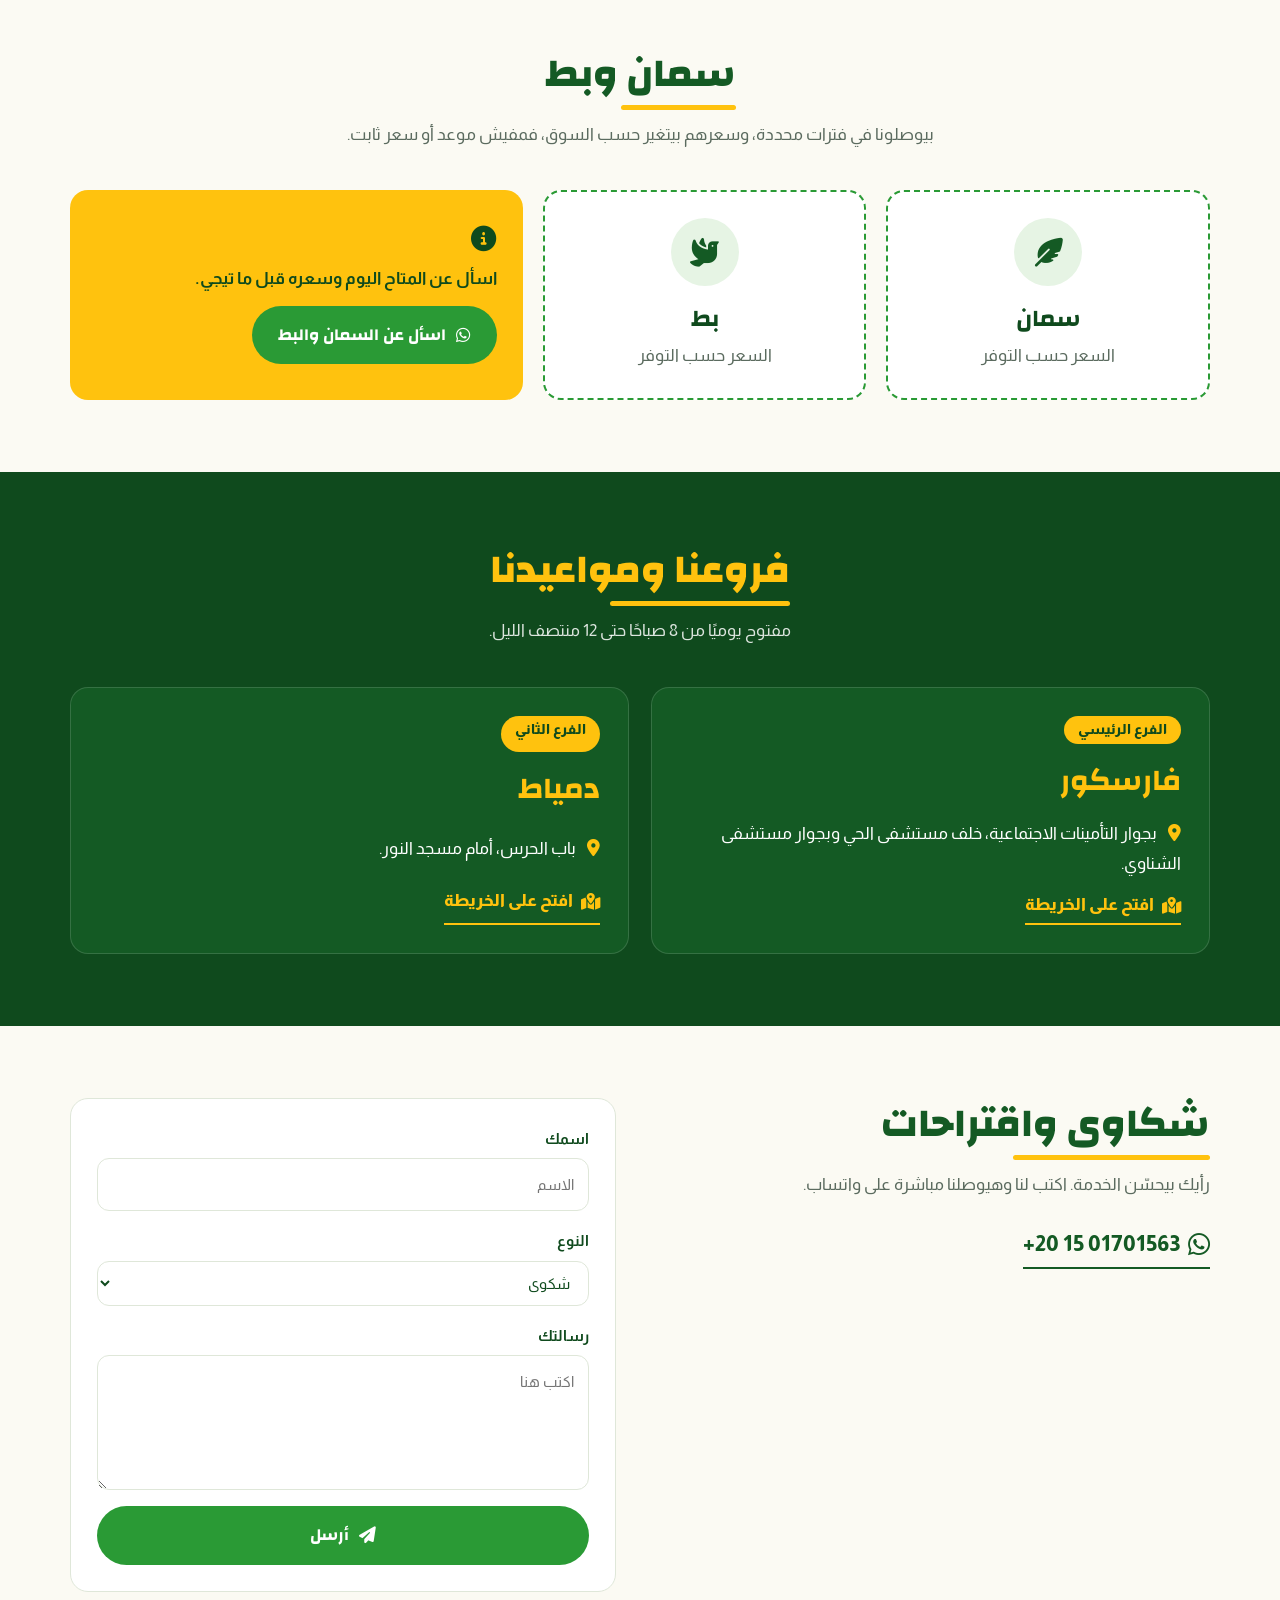
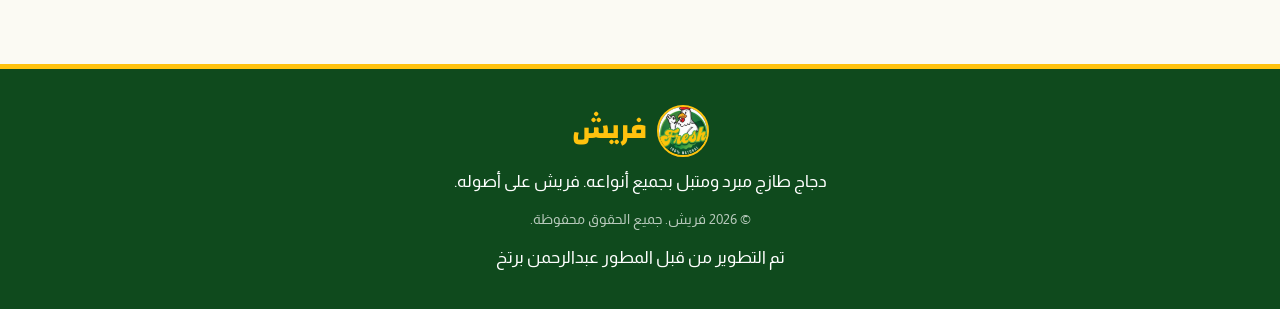
==== commit 0b0530e9: "Remove unnecessary HTML comment from index.html" ====
--- a/index.html
+++ b/index.html
@@ -186,7 +186,7 @@
       </div>
     </section>
   </main>
-  ```html
+
   <footer class="footer">
     <div class="container footer__in">
       <div class="brand brand--light">
